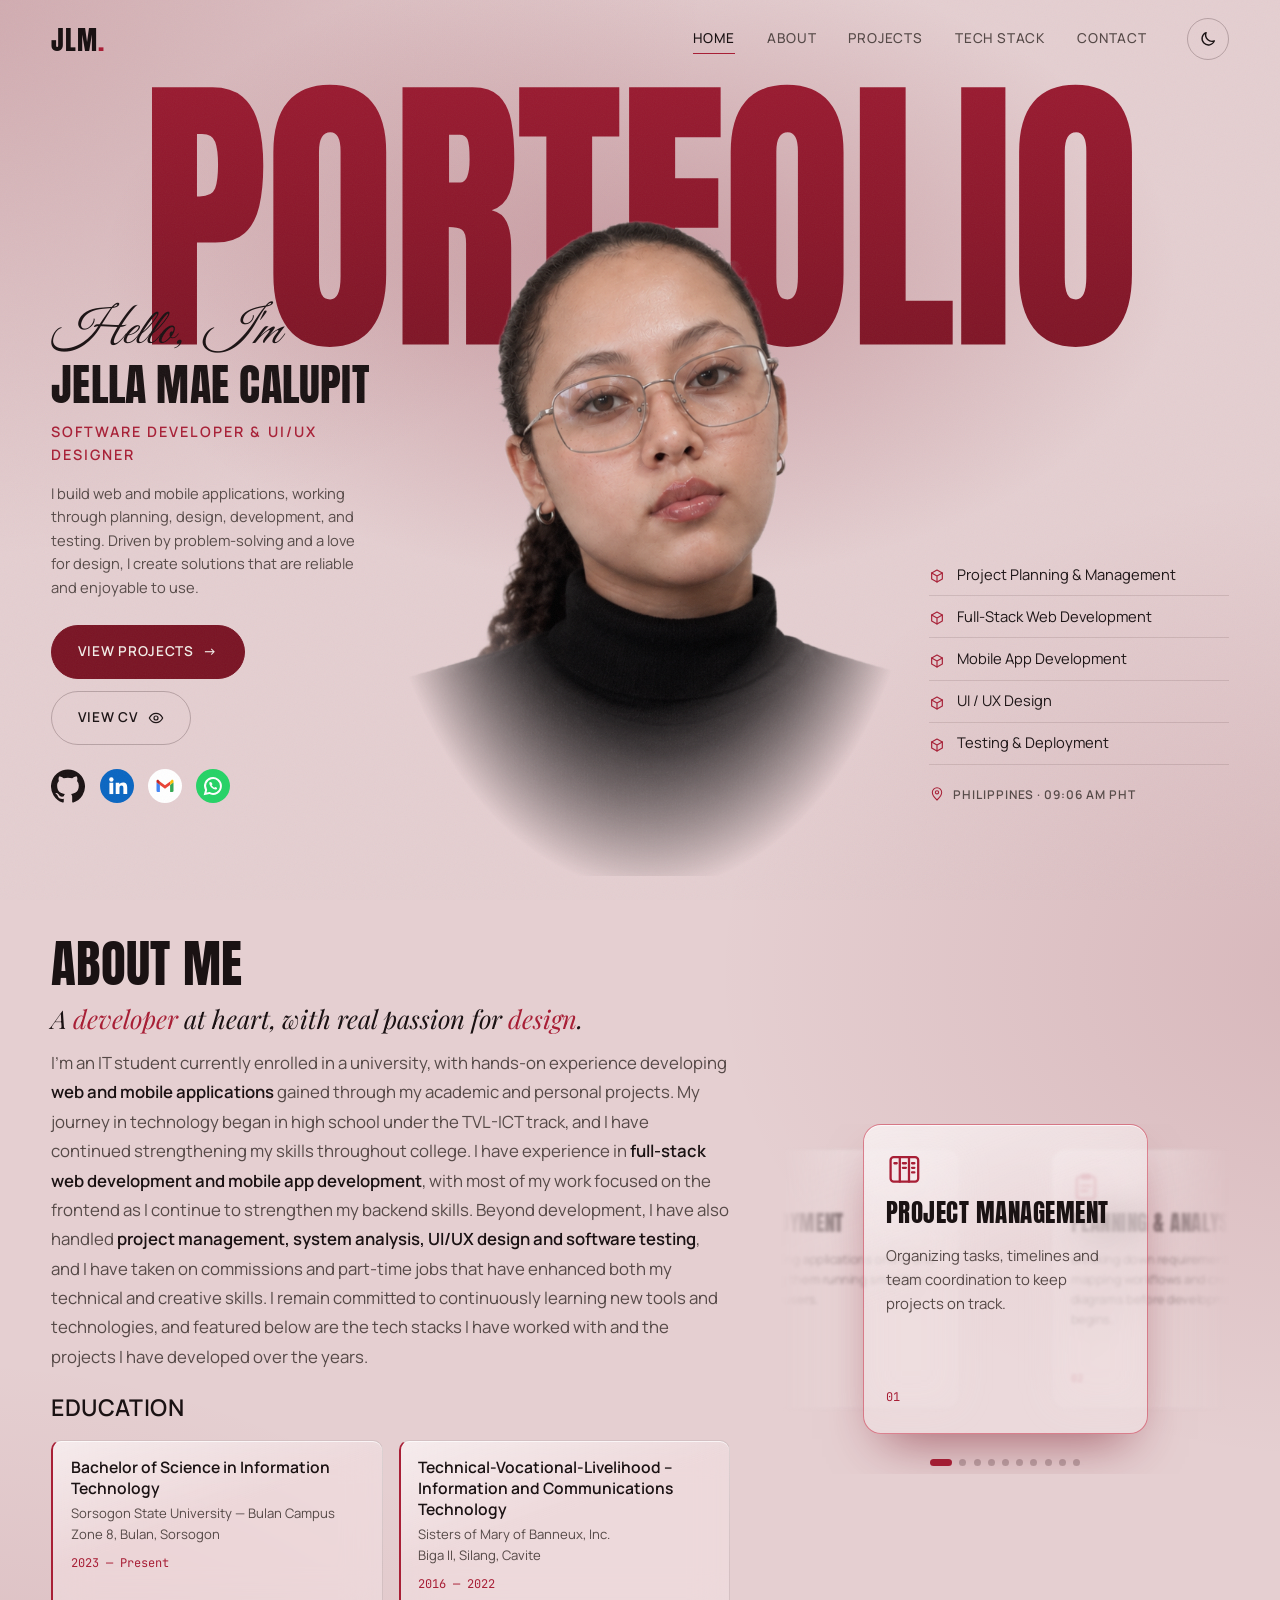
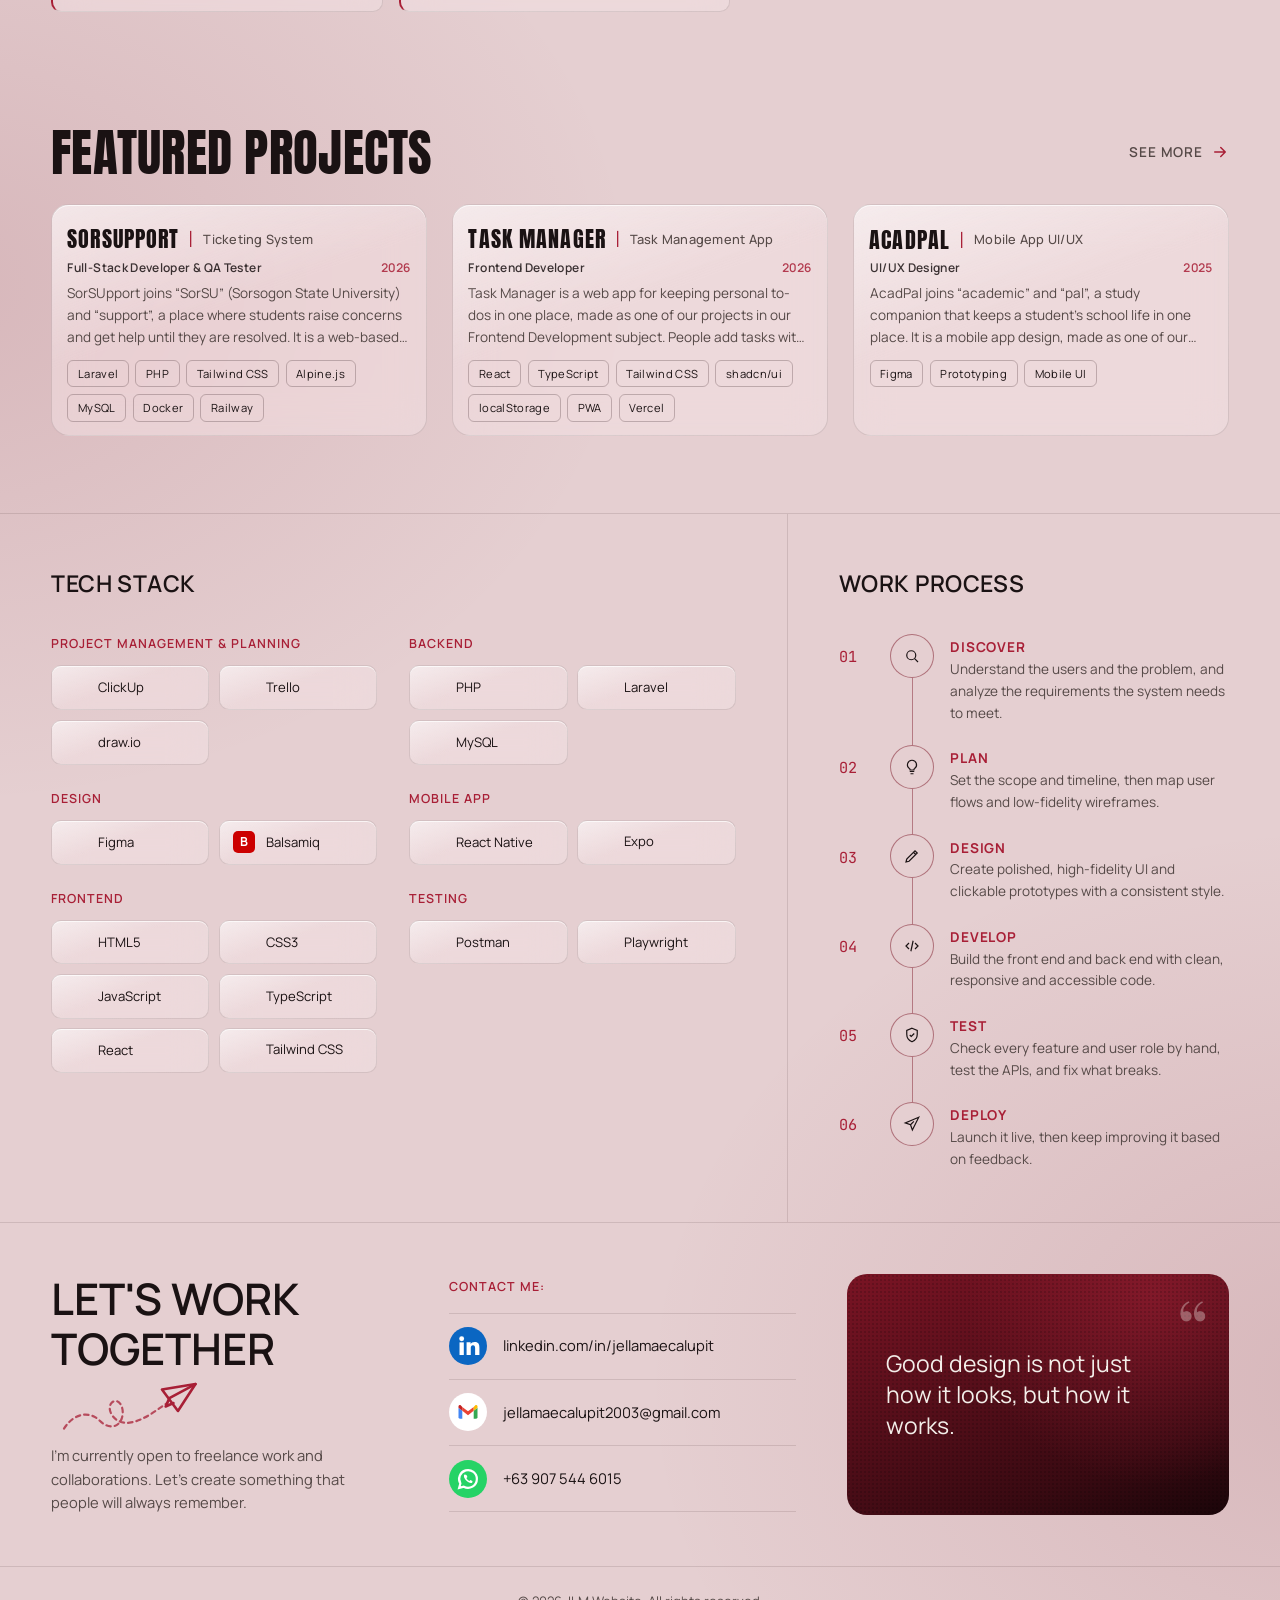
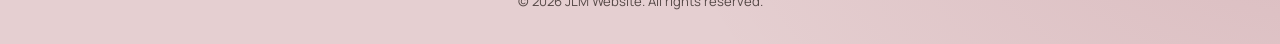
==== index.html @ baa9a2c9 "Move school subjects from labels into project descriptions Co-Authored-By: Claude Opus 5.5 <noreply@" ====
<!DOCTYPE html>
<html lang="en">
<head>
  <meta charset="UTF-8" />
  <meta name="viewport" content="width=device-width, initial-scale=1.0" />
  <title>JLM Dev Portfolio</title>
  <meta name="description" content="Portfolio of Jella Mae Calupit, a software developer and UI/UX designer working across project planning, web and mobile development, UI/UX design and software testing." />
  <link rel="preconnect" href="https://fonts.googleapis.com" />
  <link rel="preconnect" href="https://fonts.gstatic.com" crossorigin />
  <link href="https://fonts.googleapis.com/css2?family=Anton&family=Great+Vibes&family=JetBrains+Mono:wght@400;500&family=Manrope:wght@300;400;500;600;700&family=Pinyon+Script&family=Playfair+Display:ital,wght@1,400;1,500&display=swap" rel="stylesheet" />
  <!-- theme before first paint: saved choice, else the device setting; avoids a dark flash in light mode -->
  <script>
    try { var t = localStorage.getItem("theme"); } catch (e) {}
    document.documentElement.dataset.theme = t || (matchMedia("(prefers-color-scheme: light)").matches ? "light" : "dark");
  </script>
  <link rel="stylesheet" href="css/style.css" />
</head>
<body>

  <div class="curtain" aria-hidden="true"></div>

  <div class="scroll-progress" aria-hidden="true"></div>
  <div class="grain" aria-hidden="true"></div>

  <!-- Navigation -->
  <header class="nav" id="nav">
    <a href="#home" class="nav__logo">JLM<span>.</span></a>

    <nav class="nav__links" id="navLinks" aria-label="Main">
      <a href="#home" class="nav__link">Home</a>
      <a href="#about" class="nav__link">About</a>
      <a href="#projects" class="nav__link">Projects</a>
      <a href="#tech-stack" class="nav__link">Tech Stack</a>
      <a href="#contact" class="nav__link">Contact</a>
    </nav>

    <!-- light / dark switch: sun shows in dark mode, moon in light mode -->
    <button class="nav__theme" id="themeToggle" type="button" aria-label="Switch to light mode">
      <svg class="nav__theme-sun" viewBox="0 0 24 24" width="18" height="18" fill="none" stroke="currentColor" stroke-width="1.8" stroke-linecap="round" aria-hidden="true"><circle cx="12" cy="12" r="4"/><path d="M12 2v2M12 20v2M4.9 4.9l1.4 1.4M17.7 17.7l1.4 1.4M2 12h2M20 12h2M4.9 19.1l1.4-1.4M17.7 6.3l1.4-1.4"/></svg>
      <svg class="nav__theme-moon" viewBox="0 0 24 24" width="18" height="18" fill="none" stroke="currentColor" stroke-width="1.8" stroke-linecap="round" stroke-linejoin="round" aria-hidden="true"><path d="M20.5 14.5A8.5 8.5 0 0 1 9.5 3.5a8.5 8.5 0 1 0 11 11Z"/></svg>
    </button>

    <button class="nav__burger" id="burger" aria-label="Open menu" aria-expanded="false">
      <span></span><span></span>
    </button>
  </header>

  <main>

    <!-- ============ HERO ============ -->
    <section class="hero" id="home">
      <h2 class="hero__bigword" aria-hidden="true">PORTFOLIO</h2>

      <div class="hero__photo">
        <img src="assets/profile.png" data-light="assets/light mode profile.png" alt="Portrait of Jella Mae Calupit" />
      </div>

      <div class="hero__left">
        <p class="hero__hello">Hello, I'm</p>
        <h1 class="hero__name">Jella Mae Calupit</h1>
        <p class="hero__role">Software Developer &amp; UI/UX Designer</p>
        <p class="hero__desc">
          I build web and mobile applications, working through planning, design, development, and testing. 
          Driven by problem-solving and a love for design, I create solutions that are reliable and enjoyable to use.
        </p>
        <div class="hero__ctas">
          <a href="#projects" class="btn btn--primary">View projects <span class="btn__arrow">→</span></a>
          <!-- desktop: opens the PDF in a new tab. Phones/tablets: js/main.js switches it to the Google Drive copy (data-drive) so it opens in the Drive app when installed -->
          <a href="CV_Jella_Mae_Calupit.pdf" class="btn btn--ghost" target="_blank" rel="noopener" id="cvLink" data-drive="https://drive.google.com/file/d/1GnR-Y8Mdy-PLqAL0Een4szkfwVlpEoRR/view?usp=drive_link">
            View CV
            <svg viewBox="0 0 24 24" width="16" height="16" fill="none" stroke="currentColor" stroke-width="1.8" stroke-linecap="round" stroke-linejoin="round"><path d="M2 12s3.6-7 10-7 10 7 10 7-3.6 7-10 7S2 12 2 12Z"/><circle cx="12" cy="12" r="3"/></svg>
          </a>
        </div>
        <ul class="socials" aria-label="Social links">
          <li>
            <a href="https://github.com/jellaclpt" target="_blank" rel="noopener" aria-label="GitHub">
              <svg class="social__brand" viewBox="0 0 24 24" width="34" height="34"><path fill="currentColor" d="M12 .3a12 12 0 0 0-3.8 23.38c.6.12.83-.26.83-.57l-.02-2.04c-3.34.72-4.04-1.61-4.04-1.61-.55-1.39-1.34-1.76-1.34-1.76-1.08-.74.09-.73.09-.73 1.2.09 1.84 1.24 1.84 1.24 1.07 1.83 2.8 1.3 3.49 1 .1-.78.42-1.3.76-1.6-2.67-.31-5.47-1.34-5.47-5.93 0-1.31.47-2.38 1.24-3.22-.14-.3-.54-1.52.1-3.18 0 0 1-.32 3.3 1.23a11.5 11.5 0 0 1 6 0c2.28-1.55 3.29-1.23 3.29-1.23.64 1.66.24 2.88.12 3.18a4.65 4.65 0 0 1 1.23 3.22c0 4.61-2.8 5.62-5.48 5.92.43.37.81 1.1.81 2.22l-.01 3.29c0 .32.22.7.83.58A12 12 0 0 0 12 .3"/></svg>
            </a>
          </li>
          <li>
            <a href="https://www.linkedin.com/in/jellamaecalupit" target="_blank" rel="noopener" aria-label="LinkedIn">
              <svg class="social__brand" viewBox="0 0 24 24" width="34" height="34"><circle cx="12" cy="12" r="12" fill="#0A66C2"/><circle cx="8" cy="7.4" r="1.55" fill="#fff"/><rect x="6.65" y="9.7" width="2.7" height="8" fill="#fff"/><path fill="#fff" d="M11.1 9.7h2.55v1.1c.4-.7 1.3-1.3 2.65-1.3 2.35 0 2.9 1.5 2.9 3.5v4.7h-2.7v-4.15c0-1-.2-1.95-1.35-1.95s-1.4.85-1.4 1.95v4.15H11.1Z"/></svg>
            </a>
          </li>
          <li>
            <a href="mailto:jellamaecalupit2003@gmail.com" aria-label="Gmail">
              <svg class="social__brand" viewBox="0 0 24 24" width="34" height="34"><circle cx="12" cy="12" r="12" fill="#fff"/><g transform="translate(4.8 4.8) scale(.6)"><path fill="#4285F4" d="M2 7.6v9.9A1.5 1.5 0 0 0 3.5 19H6v-8.2Z"/><path fill="#34A853" d="M18 19h2.5a1.5 1.5 0 0 0 1.5-1.5V7.6l-4 3.2Z"/><path fill="#EA4335" d="M6 10.8 12 15.3l6-4.5V6.7l-6 4.5-6-4.5Z"/><path fill="#FBBC04" d="M18 6.7v4.1l4-3.2V6.3c0-1.3-1.5-2-2.5-1.2Z"/><path fill="#C5221F" d="M2 6.3v1.3l4 3.2V6.7L4.5 5.1C3.5 4.3 2 5 2 6.3Z"/></g></svg>
            </a>
          </li>
          <li>
            <a href="https://wa.me/639075446015" target="_blank" rel="noopener" aria-label="WhatsApp">
              <svg class="social__brand" viewBox="0 0 24 24" width="34" height="34"><circle cx="12" cy="12" r="12" fill="#25D366"/><g transform="translate(3.6 3.6) scale(.7)"><path fill="none" stroke="#fff" stroke-width="2" d="M20 12a8 8 0 0 1-11.8 7L4 20l1.1-4A8 8 0 1 1 20 12Z"/><path fill="#fff" d="M9.2 8c-.4 0-.9.5-.9 1.3 0 2.7 3.6 6.3 6.4 6.3.8 0 1.3-.5 1.3-.9v-.9l-1.9-.9-.8.9c-1.1-.4-2.3-1.6-2.7-2.7l.9-.8-.9-1.9Z"/></g></svg>
            </a>
          </li>
        </ul>
      </div>

      <div class="hero__right">
        <ul class="hero__list">
          <li><span><svg viewBox="0 0 24 24" width="16" height="16" fill="none" stroke="currentColor" stroke-width="1.8" stroke-linecap="round" stroke-linejoin="round"><path d="M12 3 20 7.5v9L12 21l-8-4.5v-9Z"/><path d="m4 7.5 8 4.5 8-4.5M12 12v9"/></svg></span> Project Planning &amp; Management</li>
          <li><span><svg viewBox="0 0 24 24" width="16" height="16" fill="none" stroke="currentColor" stroke-width="1.8" stroke-linecap="round" stroke-linejoin="round"><path d="M12 3 20 7.5v9L12 21l-8-4.5v-9Z"/><path d="m4 7.5 8 4.5 8-4.5M12 12v9"/></svg></span> Full-Stack Web Development</li>
          <li><span><svg viewBox="0 0 24 24" width="16" height="16" fill="none" stroke="currentColor" stroke-width="1.8" stroke-linecap="round" stroke-linejoin="round"><path d="M12 3 20 7.5v9L12 21l-8-4.5v-9Z"/><path d="m4 7.5 8 4.5 8-4.5M12 12v9"/></svg></span> Mobile App Development</li>
          <li><span><svg viewBox="0 0 24 24" width="16" height="16" fill="none" stroke="currentColor" stroke-width="1.8" stroke-linecap="round" stroke-linejoin="round"><path d="M12 3 20 7.5v9L12 21l-8-4.5v-9Z"/><path d="m4 7.5 8 4.5 8-4.5M12 12v9"/></svg></span> UI / UX Design</li>
          <li><span><svg viewBox="0 0 24 24" width="16" height="16" fill="none" stroke="currentColor" stroke-width="1.8" stroke-linecap="round" stroke-linejoin="round"><path d="M12 3 20 7.5v9L12 21l-8-4.5v-9Z"/><path d="m4 7.5 8 4.5 8-4.5M12 12v9"/></svg></span> Testing &amp; Deployment</li>
        </ul>
        <div class="hero__loc">
          <svg viewBox="0 0 24 24" width="16" height="16" fill="none" stroke="currentColor" stroke-width="1.6"><path d="M12 21s-7-6.2-7-11.5a7 7 0 1 1 14 0C19 14.8 12 21 12 21Z"/><circle cx="12" cy="9.5" r="2.5"/></svg>
          <span>Philippines · <span id="localTime">--:--</span></span>
        </div>
      </div>

    </section>


    <!-- ============ ABOUT ============ -->
    <section class="section about" id="about">
      <div class="about__grid">
        <div class="about__text" data-reveal>
          <div class="section__head">
            <h2 class="section__title">About Me</h2>
          </div>
          <p class="about__lead">
            A <em>developer</em> at heart, with real passion for&nbsp;<em>design</em>.
          </p>
          <p>
            I'm an IT student currently enrolled in a university, with hands-on
            experience developing <strong>web and mobile applications</strong> gained
            through my academic and personal projects. My journey in technology began
            in high school under the TVL-ICT track, and I have continued strengthening
            my skills throughout college. I have experience in <strong>full-stack web
            development and mobile app development</strong>, with most of my work focused
            on the frontend as I continue to strengthen my backend skills. Beyond
            development, I have also handled <strong>project management, system analysis,
            UI/UX design and software testing</strong>, and I have taken on commissions
            and part-time jobs that have enhanced both my technical and creative skills. I remain
            committed to continuously learning new tools and technologies, and
            featured below are the tech stacks I have worked with and the projects I
            have developed over the years.
          </p>

          <h3 class="info__title about__edu-title">Education</h3>
          <!-- most recent first -->
          <ul class="edu edu--cols">
            <li>
              <h4>Bachelor of Science in Information Technology</h4>
              <p>Sorsogon State University — Bulan Campus</p>
              <p>Zone 8, Bulan, Sorsogon</p>
              <span>2023 — Present</span>
            </li>
            <li>
              <h4>Technical-Vocational-Livelihood – Information and Communications Technology</h4>
              <p>Sisters of Mary of Banneux, Inc.</p>
              <p>Biga II, Silang, Cavite</p>
              <span>2016 — 2022</span>
            </li>
          </ul>
        </div>

        <!-- coverflow slider: cards come from the SERVICES list in js/main.js -->
        <div class="slider" id="slider" data-reveal aria-roledescription="carousel" aria-label="What I do">
          <div class="slider__track" id="sliderTrack"></div>
          <div class="slider__dots" id="sliderDots"></div>
        </div>
      </div>
    </section>

    <!-- ============ WORK ============ -->
    <section class="section work" id="projects">
      <div class="work__bar" data-reveal>
        <h2 class="section__title">Featured Projects</h2>
        <a href="projects.html" class="see-more">See more <svg class="see-more__arrow" viewBox="0 0 24 24" width="18" height="18" fill="none" stroke="currentColor" stroke-width="2" stroke-linecap="round" stroke-linejoin="round" aria-hidden="true"><path d="M5 12h14M13 6l6 6-6 6"/></svg></a>
      </div>

      <!-- data-featured: how many featured projects show here; projects.html shows them all -->
      <div class="projects" id="projectGrid" data-featured="3"></div>
    </section>

    <!-- ============ TECH STACK · WORK PROCESS ============ -->
    <section class="info" id="tech-stack">
      <div class="info__col info__col--tech" data-reveal>
        <h2 class="info__title">Tech Stack</h2>
        <!-- filled from the TECH list in js/main.js, grouped by category -->
        <div class="stack" id="techList"></div>
      </div>

      <div class="info__col" id="process" data-reveal>
        <h2 class="info__title">Work Process</h2>
        <ol class="steps">
          <li class="step">
            <span class="step__num">01</span>
            <span class="step__icon"><svg viewBox="0 0 24 24" width="18" height="18" fill="none" stroke="currentColor" stroke-width="1.6"><circle cx="11" cy="11" r="6"/><path d="m20 20-4.5-4.5"/></svg></span>
            <div><h4>Discover</h4><p>Understand the users and the problem, and analyze the requirements the system needs to meet.</p></div>
          </li>
          <li class="step">
            <span class="step__num">02</span>
            <span class="step__icon"><svg viewBox="0 0 24 24" width="18" height="18" fill="none" stroke="currentColor" stroke-width="1.6"><path d="M9 18h6M10 21h4M12 3a6 6 0 0 0-3.5 10.9c.6.4 1 1.1 1 1.8V16h5v-.3c0-.7.4-1.4 1-1.8A6 6 0 0 0 12 3Z"/></svg></span>
            <div><h4>Plan</h4><p>Set the scope and timeline, then map user flows and low-fidelity wireframes.</p></div>
          </li>
          <li class="step">
            <span class="step__num">03</span>
            <span class="step__icon"><svg viewBox="0 0 24 24" width="18" height="18" fill="none" stroke="currentColor" stroke-width="1.6"><path d="M4 20l1-4L16 5l3 3L8 19l-4 1ZM14 7l3 3"/></svg></span>
            <div><h4>Design</h4><p>Create polished, high-fidelity UI and clickable prototypes with a consistent style.</p></div>
          </li>
          <li class="step">
            <span class="step__num">04</span>
            <span class="step__icon"><svg viewBox="0 0 24 24" width="18" height="18" fill="none" stroke="currentColor" stroke-width="1.6"><path d="m8 8-4 4 4 4M16 8l4 4-4 4M13.5 5l-3 14"/></svg></span>
            <div><h4>Develop</h4><p>Build the front end and back end with clean, responsive and accessible code.</p></div>
          </li>
          <li class="step">
            <span class="step__num">05</span>
            <span class="step__icon"><svg viewBox="0 0 24 24" width="18" height="18" fill="none" stroke="currentColor" stroke-width="1.6"><path d="M9 12l2 2 4-4"/><path d="M12 3l7 3v5c0 4.5-3 8.3-7 10-4-1.7-7-5.5-7-10V6l7-3Z"/></svg></span>
            <div><h4>Test</h4><p>Check every feature and user role by hand, test the APIs, and fix what breaks.</p></div>
          </li>
          <li class="step">
            <span class="step__num">06</span>
            <span class="step__icon"><svg viewBox="0 0 24 24" width="18" height="18" fill="none" stroke="currentColor" stroke-width="1.6"><path d="M21 3 3 10.5l7 2.5 2.5 7L21 3ZM10 13l4.5-4.5"/></svg></span>
            <div><h4>Deploy</h4><p>Launch it live, then keep improving it based on feedback.</p></div>
          </li>
        </ol>
      </div>
    </section>

    <!-- ============ CONTACT ============ -->
    <section class="contact" id="contact">
      <div class="contact__intro" data-reveal>
        <h2 class="contact__title">Let's work<br />together <span class="contact__plane" aria-hidden="true"><svg viewBox="0 0 140 70" fill="none" stroke="currentColor" stroke-linecap="round" stroke-linejoin="round">
          <!-- The plane flies along #planePath and the dashed trail is revealed right behind it.
               All three animations share dur="8s" so they stay in sync. -->
          <defs>
            <path id="planePath" d="M4 62C14 46 30 44 40 54C48 62 58 62 62 52C66 40 58 30 52 36C46 42 54 58 70 56C84 54 96 44 108 36"/>
            <mask id="planeTrail" maskUnits="userSpaceOnUse">
              <path pathLength="1" stroke="#fff" stroke-width="6" stroke-dasharray="1" stroke-dashoffset="1" d="M4 62C14 46 30 44 40 54C48 62 58 62 62 52C66 40 58 30 52 36C46 42 54 58 70 56C84 54 96 44 108 36">
                <animate attributeName="stroke-dashoffset" dur="8s" repeatCount="indefinite" values="1;0;0" keyTimes="0;.34;1" calcMode="spline" keySplines=".45 0 .25 1;0 0 1 1"/>
              </path>
            </mask>
          </defs>
          <path class="plane__trail" mask="url(#planeTrail)" stroke-width="2.2" stroke-dasharray="4.5 4" d="M4 62C14 46 30 44 40 54C48 62 58 62 62 52C66 40 58 30 52 36C46 42 54 58 70 56C84 54 96 44 108 36">
            <animate attributeName="opacity" dur="8s" repeatCount="indefinite" values=".75;.75;0;0" keyTimes="0;.8;.95;1"/>
          </path>
          <g class="plane__body" stroke-width="2.6">
            <!-- plane drawn with its tail at 0,0 pointing along +x so it turns with the path -->
            <g transform="rotate(45) translate(-112 -34)">
              <path d="M104 22 136 10 124 40Z"/>
              <path d="M136 10 113 29 111 38 118 33"/>
            </g>
            <animateMotion dur="8s" repeatCount="indefinite" rotate="auto" keyPoints="0;1;1" keyTimes="0;.34;1" calcMode="spline" keySplines=".45 0 .25 1;0 0 1 1">
              <mpath href="#planePath"/>
            </animateMotion>
            <animate attributeName="opacity" dur="8s" repeatCount="indefinite" values="0;1;1;0;0" keyTimes="0;.05;.8;.95;1"/>
          </g>
        </svg></span></h2>
        <p>I'm currently open to freelance work and collaborations. Let's create something that people&nbsp;will always remember.</p>
      </div>

      <div class="contact__reach" data-reveal>
        <h3 class="contact__label">Contact me:</h3>
        <ul class="contact__list">
          <li>
            <svg class="contact__brand" viewBox="0 0 24 24" width="38" height="38"><circle cx="12" cy="12" r="12" fill="#0A66C2"/><circle cx="8" cy="7.4" r="1.55" fill="#fff"/><rect x="6.65" y="9.7" width="2.7" height="8" fill="#fff"/><path fill="#fff" d="M11.1 9.7h2.55v1.1c.4-.7 1.3-1.3 2.65-1.3 2.35 0 2.9 1.5 2.9 3.5v4.7h-2.7v-4.15c0-1-.2-1.95-1.35-1.95s-1.4.85-1.4 1.95v4.15H11.1Z"/></svg>
            <a href="https://www.linkedin.com/in/jellamaecalupit" target="_blank" rel="noopener">linkedin.com/in/jellamaecalupit</a>
          </li>
          <li>
            <svg class="contact__brand" viewBox="0 0 24 24" width="38" height="38"><circle cx="12" cy="12" r="12" fill="#fff"/><g transform="translate(4.8 4.8) scale(.6)"><path fill="#4285F4" d="M2 7.6v9.9A1.5 1.5 0 0 0 3.5 19H6v-8.2Z"/><path fill="#34A853" d="M18 19h2.5a1.5 1.5 0 0 0 1.5-1.5V7.6l-4 3.2Z"/><path fill="#EA4335" d="M6 10.8 12 15.3l6-4.5V6.7l-6 4.5-6-4.5Z"/><path fill="#FBBC04" d="M18 6.7v4.1l4-3.2V6.3c0-1.3-1.5-2-2.5-1.2Z"/><path fill="#C5221F" d="M2 6.3v1.3l4 3.2V6.7L4.5 5.1C3.5 4.3 2 5 2 6.3Z"/></g></svg>
            <a href="mailto:jellamaecalupit2003@gmail.com">jellamaecalupit2003@gmail.com</a>
          </li>
          <li>
            <svg class="contact__brand" viewBox="0 0 24 24" width="38" height="38"><circle cx="12" cy="12" r="12" fill="#25D366"/><g transform="translate(3.6 3.6) scale(.7)"><path fill="none" stroke="#fff" stroke-width="2" d="M20 12a8 8 0 0 1-11.8 7L4 20l1.1-4A8 8 0 1 1 20 12Z"/><path fill="#fff" d="M9.2 8c-.4 0-.9.5-.9 1.3 0 2.7 3.6 6.3 6.4 6.3.8 0 1.3-.5 1.3-.9v-.9l-1.9-.9-.8.9c-1.1-.4-2.3-1.6-2.7-2.7l.9-.8-.9-1.9Z"/></g></svg>
            <a href="https://wa.me/639075446015" target="_blank" rel="noopener">+63 907 544 6015</a>
          </li>
        </ul>
      </div>

      <aside class="quote" data-reveal>
        <span class="quote__mark" aria-hidden="true">“</span>
        <p class="quote__text">Good design is not just how it looks, but how it works.</p>
      </aside>
    </section>
  </main>

  <footer class="footer">
    <div class="footer__row">
      <span>© <span id="year"></span> JLM Website. All rights reserved.</span>
    </div>
  </footer>

  <button class="to-top" id="toTop" aria-label="Back to top">
    <svg viewBox="0 0 24 24" width="20" height="20" fill="none" stroke="currentColor" stroke-width="2" stroke-linecap="round" stroke-linejoin="round"><path d="M12 19V5M5 12l7-7 7 7"/></svg>
  </button>

  <!-- Project modal: fixed size; left = image, role, year, stack, buttons; right = title and scrollable description -->
  <div class="modal" id="modal" aria-hidden="true">
    <div class="modal__backdrop" data-close></div>
    <div class="modal__panel" role="dialog" aria-modal="true" aria-labelledby="modalTitle">
      <button class="modal__close" data-close aria-label="Close">✕</button>
      <div class="modal__side">
        <p class="modal__shot" id="modalShot"></p>
        <div class="modal__media" id="modalMedia"></div>
        <!-- role on the left, year on the right, stack below (no labels needed) -->
        <div class="modal__meta">
          <p id="modalRole"></p>
          <p class="modal__year" id="modalYear"></p>
        </div>
        <div class="modal__stack">
          <div class="chips" id="modalTags"></div>
        </div>
        <div class="modal__actions">
          <a href="#" class="btn btn--primary" target="_blank" rel="noopener" id="modalLive"><span class="btn__logo"></span>Live demo <span class="btn__arrow">↗</span></a>
          <a href="#" class="btn btn--ghost" target="_blank" rel="noopener" id="modalCode"><svg class="btn__icon" viewBox="0 0 24 24" width="15" height="15" fill="currentColor" aria-hidden="true"><path d="M12 .3a12 12 0 0 0-3.8 23.38c.6.12.83-.26.83-.57l-.02-2.04c-3.34.72-4.04-1.61-4.04-1.61-.55-1.39-1.34-1.76-1.34-1.76-1.08-.74.09-.73.09-.73 1.2.09 1.84 1.24 1.84 1.24 1.07 1.83 2.8 1.3 3.49 1 .1-.78.42-1.3.76-1.6-2.67-.31-5.47-1.34-5.47-5.93 0-1.31.47-2.38 1.24-3.22-.14-.3-.54-1.52.1-3.18 0 0 1-.32 3.3 1.23a11.5 11.5 0 0 1 6 0c2.28-1.55 3.29-1.23 3.29-1.23.64 1.66.24 2.88.12 3.18a4.65 4.65 0 0 1 1.23 3.22c0 4.61-2.8 5.62-5.48 5.92.43.37.81 1.1.81 2.22l-.01 3.29c0 .32.22.7.83.58A12 12 0 0 0 12 .3"/></svg>Source code</a>
        </div>
      </div>
      <div class="modal__content">
        <span class="modal__cat" id="modalCat"></span>
        <h3 class="modal__title" id="modalTitle"></h3>
        <div class="modal__body">
          <div class="modal__desc" id="modalDesc"></div>
        </div>
        <div class="modal__pager" id="modalPager" aria-label="Description pages"></div>
      </div>
    </div>
  </div>

  <script src="js/main.js"></script>
</body>
</html>
---- css/style.css ----
/* =========================================================
   JLM — Jella Mae Calupit · Portfolio
   Palette: black · white · maroon
   ========================================================= */

:root {
  --bg: #0b0a0a;
  --bg-2: #110e0e;
  --surface: #171313;
  --surface-2: #1e1818;
  --line: rgba(243, 238, 233, 0.09);
  --line-strong: rgba(243, 238, 233, 0.18);
  --text: #f3eee9;
  --muted: #a39b96;
  --dim: #6f6764;
  --maroon-deep: #3a0a12;
  --maroon: #7a1424;
  --maroon-2: #9e1b32;
  --maroon-bright: #c62a43;
  --on-maroon: #f3eee9; /* text on maroon fills, the same in both themes */
  --wash: rgba(98, 15, 30, .62); /* maroon washes behind the page */
  --wash-2: rgba(98, 15, 30, .46);
  --nav-bg: rgba(11, 10, 10, .78);
  --shadow: rgba(0, 0, 0, .5);
  /* frosted cards: about half see-through */
  --glass: rgba(26, 20, 21, .55);
  --glass-hi: rgba(255, 255, 255, .06);
  --glass-edge: rgba(255, 255, 255, .11);

  --f-display: "Anton", "Impact", sans-serif;
  --f-body: "Manrope", system-ui, sans-serif;
  --f-script: "Pinyon Script", cursive;
  --f-hello: "Great Vibes", cursive;
  --f-serif: "Playfair Display", Georgia, serif;
  --f-mono: "JetBrains Mono", ui-monospace, monospace;

  --gutter: clamp(1rem, 4vw, 3.5rem);
  --space: clamp(3.5rem, 6vw, 5rem); /* vertical padding shared by every section */
  --radius: 14px;
  --ease: cubic-bezier(0.22, 1, 0.36, 1);
}

/* light theme: light dusty-maroon page, pale rose cards, near-black text, maroon washes; maroons unchanged (bright one a touch deeper for contrast) */
:root[data-theme="light"] {
  --bg: #e5cfd1;
  --bg-2: #dcc3c6;
  --surface: #f2e4e5;
  --surface-2: #e8d5d7;
  --line: rgba(40, 18, 22, 0.12);
  --line-strong: rgba(40, 18, 22, 0.24);
  --text: #1a1213;
  --muted: #554947;
  --dim: #85797a;
  --maroon-bright: #a81f36;
  --wash: rgba(122, 20, 36, .2);
  --wash-2: rgba(122, 20, 36, .13);
  --nav-bg: rgba(229, 207, 209, .85);
  --shadow: rgba(60, 20, 28, .22);
  --glass: rgba(242, 228, 229, .5);
  --glass-hi: rgba(255, 255, 255, .5);
  --glass-edge: rgba(255, 255, 255, .7);
  color-scheme: light;
}
/* glass cards: translucent fill, soft blur of what is behind, faint light along the top edge */
.slide, .project__card, .tech__item, .edu--cols li {
  background: linear-gradient(160deg, var(--glass-hi), transparent 45%), var(--glass);
  -webkit-backdrop-filter: blur(18px) saturate(1.25); backdrop-filter: blur(18px) saturate(1.25);
  box-shadow: inset 0 1px 0 var(--glass-edge);
}

/* theme switch: the new page sweeps in over the old one behind a soft fade band (moved by theme() in js/main.js) */
::view-transition-old(root), ::view-transition-new(root) { animation: none; mix-blend-mode: normal; }
::view-transition-new(root) {
  /* mask = the full screen plus a soft band a quarter of the screen wide; outside the mask the new page is hidden.
     It starts with the band right at the screen edge, so the sweep shows from the first frame. */
  -webkit-mask-size: 125% 100%; mask-size: 125% 100%;
  -webkit-mask-repeat: no-repeat; mask-repeat: no-repeat;
}
:root[data-swipe="ltr"]::view-transition-new(root) {
  -webkit-mask-image: linear-gradient(90deg, #000 80%, transparent); mask-image: linear-gradient(90deg, #000 80%, transparent);
  -webkit-mask-position: 500% 0; mask-position: 500% 0;
}
:root[data-swipe="rtl"]::view-transition-new(root) {
  -webkit-mask-image: linear-gradient(90deg, transparent, #000 20%); mask-image: linear-gradient(90deg, transparent, #000 20%);
  -webkit-mask-position: -400% 0; mask-position: -400% 0;
}

*,
*::before,
*::after { box-sizing: border-box; margin: 0; padding: 0; }

html { scroll-behavior: smooth; -webkit-text-size-adjust: 100%; }

/* mostly black, with large soft maroon washes scattered down the page; they scroll with the content */
body {
  background:
    radial-gradient(1100px 800px at -5% 0%, var(--wash), transparent 70%),
    radial-gradient(900px 700px at 105% 30%, var(--wash-2), transparent 70%),
    radial-gradient(1000px 750px at -5% 58%, var(--wash-2), transparent 70%),
    radial-gradient(1000px 800px at 105% 92%, var(--wash-2), transparent 70%),
    var(--bg);
  color: var(--text);
  font-family: var(--f-body);
  font-size: 16px;
  line-height: 1.6;
  overflow-x: hidden;
  -webkit-font-smoothing: antialiased;
}

img { display: block; max-width: 100%; }
a { color: inherit; text-decoration: none; }
button { font: inherit; color: inherit; background: none; border: 0; cursor: pointer; }
ul, ol { list-style: none; }
::selection { background: var(--maroon); color: var(--on-maroon); }

/* ---------- Curtain: black panel that slides up on load ---------- */
.curtain { position: fixed; inset: 0; z-index: 1000; background: var(--bg); pointer-events: none; transition: transform .9s cubic-bezier(.76, 0, .24, 1) .1s; }
body.is-loaded .curtain { transform: translateY(-100%); }

/* ---------- Progress & grain ---------- */
.scroll-progress {
  position: fixed; top: 0; left: 0; height: 2px; width: 100%; z-index: 120;
  background: linear-gradient(90deg, var(--maroon), var(--maroon-bright));
  transform-origin: 0 50%; transform: scaleX(0);
}
.grain {
  position: fixed; inset: 0; z-index: 90; pointer-events: none; opacity: .05;
  background-image: url("data:image/svg+xml,%3Csvg xmlns='http://www.w3.org/2000/svg' width='160' height='160'%3E%3Cfilter id='n'%3E%3CfeTurbulence type='fractalNoise' baseFrequency='.9' numOctaves='3' stitchTiles='stitch'/%3E%3C/filter%3E%3Crect width='100%25' height='100%25' filter='url(%23n)'/%3E%3C/svg%3E");
}

/* ---------- Navigation ---------- */
.nav {
  position: fixed; top: 0; left: 0; right: 0; z-index: 110;
  display: flex; align-items: center; justify-content: space-between; gap: 1rem;
  padding: 1.1rem var(--gutter);
  transition: transform .5s var(--ease), background .4s, padding .4s;
}
.nav.is-scrolled { background: var(--nav-bg); backdrop-filter: blur(14px); -webkit-backdrop-filter: blur(14px); border-bottom: 1px solid var(--line); padding-block: .75rem; }
.nav.is-hidden { transform: translateY(-110%); }
.nav__logo { font-family: var(--f-display); font-size: 1.7rem; letter-spacing: .04em; }
.nav__logo span { color: var(--maroon-bright); }
.nav__links { display: flex; gap: 2rem; margin-left: auto; }
/* light / dark switch: round like the menu button; shows the sun in dark mode and the moon in light mode */
.nav__theme { flex: none; display: grid; place-items: center; width: 42px; height: 42px; margin-left: 1.5rem; border: 1px solid var(--line-strong); border-radius: 50%; color: var(--text); transition: background .3s, border-color .3s, color .3s; }
.nav__theme:hover { background: var(--maroon); border-color: var(--maroon); color: var(--on-maroon); }
.nav__theme-moon { display: none; }
:root[data-theme="light"] .nav__theme-sun { display: none; }
:root[data-theme="light"] .nav__theme-moon { display: block; }
.nav__link { position: relative; font-size: .85rem; font-weight: 500; letter-spacing: .06em; text-transform: uppercase; color: var(--muted); transition: color .3s; }
.nav__link::after { content: ""; position: absolute; left: 0; bottom: -4px; height: 1px; width: 100%; background: var(--maroon-bright); opacity: 0; transition: opacity .3s; }
.nav__link:hover, .nav__link.is-active { color: var(--text); }
.nav__link.is-active::after { opacity: 1; }

.nav__burger { display: none; width: 42px; height: 42px; border: 1px solid var(--line-strong); border-radius: 50%; position: relative; }
.nav__burger span { position: absolute; left: 12px; right: 12px; height: 1.5px; background: var(--text); transition: transform .4s var(--ease), top .4s var(--ease); }
.nav__burger span:first-child { top: 16px; }
.nav__burger span:last-child { top: 24px; }
.nav__burger[aria-expanded="true"] span:first-child { top: 20px; transform: rotate(45deg); }
.nav__burger[aria-expanded="true"] span:last-child { top: 20px; transform: rotate(-45deg); }

/* ---------- Buttons ---------- */
.btn {
  display: inline-flex; align-items: center; justify-content: center; gap: .6rem;
  padding: .95rem 1.6rem; border-radius: 999px;
  font-size: .85rem; font-weight: 600; letter-spacing: .05em; text-transform: uppercase;
  transition: background .3s, color .3s, border-color .3s;
}
.btn--primary { background: var(--maroon); color: var(--on-maroon); border: 1px solid var(--maroon); }
.btn--primary:hover { background: var(--text); border-color: var(--text); color: var(--bg); }
.btn--ghost { border: 1px solid var(--line-strong); }
.btn--ghost:hover { background: var(--maroon); border-color: var(--maroon); color: var(--on-maroon); }

/* ---------- Hero ---------- */
.hero {
  position: relative; min-height: 100svh;
  display: grid; grid-template-columns: 1fr minmax(300px, 560px) 1fr;
  padding: 6rem var(--gutter) 0; overflow: hidden;
  background:
    radial-gradient(ellipse 60% 50% at 50% 30%, rgba(122, 20, 36, 0.28), transparent 70%);
  /* glyphs sit ~0.153em below the box top, so this puts the letters just under the header (~5.25rem) */
  --word-top: calc(5.25rem - var(--word-size) * 0.153 * var(--word-stretch));
  --word-size: clamp(5.5rem, 20vw, 22rem);
  --word-stretch: 1.17; /* height of the letters (1 = normal) */
  --word-narrow: 1.04;  /* width of the letters (1 = normal) */
}

.hero__bigword {
  position: absolute; left: 0; right: 0; top: var(--word-top); z-index: 0;
  text-align: center; font-family: var(--f-display); font-weight: 400;
  font-size: var(--word-size); line-height: 1.2; letter-spacing: -.01em;
  transform: scale(var(--word-narrow), var(--word-stretch)); transform-origin: 50% 0;
  white-space: nowrap; user-select: none;
  /* layer 1: dark band that sweeps across (parked off to the right); layer 2: maroon fill */
  background:
    linear-gradient(100deg, transparent 40%, rgba(12, 4, 6, .9) 50%, transparent 60%) no-repeat,
    linear-gradient(180deg, var(--maroon-2) 0%, var(--maroon) 100%);
  background-size: 300% 100%, 100% 100%;
  background-position: 0% 0, 0 0;
  -webkit-background-clip: text; background-clip: text; color: transparent;
}
.hero__bigword.is-sweeping { animation: sweep 1.8s cubic-bezier(.45, 0, .2, 1) both; }
@keyframes sweep {
  from { background-position: 100% 0, 0 0; }
  to { background-position: 0% 0, 0 0; }
}

.hero__photo {
  grid-column: 2; align-self: end; position: relative; z-index: 1;
  height: min(78vh, 760px); width: 100%; margin-bottom: 1.5rem;
  -webkit-mask-image: radial-gradient(ellipse 50% 62% at 50% 40%, #000 58%, transparent 100%);
  mask-image: radial-gradient(ellipse 50% 62% at 50% 40%, #000 58%, transparent 100%);
}
.hero__photo img { width: 100%; height: 100%; object-fit: cover; object-position: 50% 30%; filter: grayscale(1) contrast(1.08); }
:root[data-theme="light"] .hero__photo img { filter: none; } /* light-mode photo shows in colour */

.hero__left, .hero__right { align-self: end; position: relative; z-index: 3; padding-bottom: 1.5rem; }
/* left column starts at the bottom edge of PORTFOLIO so only "Hello, I'm" overlaps it */
.hero__left { grid-column: 1; grid-row: 1; align-self: start; max-width: 420px; margin-top: calc(var(--word-top) + var(--word-size) * 1.02 * var(--word-stretch) - 6rem - 2.2rem); }
.hero__right { grid-column: 3; grid-row: 1; justify-self: end; width: 100%; max-width: 300px; margin-bottom: 4.5rem; }

.hero__hello { font-family: var(--f-hello); font-weight: 400; font-style: italic; font-synthesis: style; font-size: clamp(2.4rem, 3.9vw, 3.7rem); letter-spacing: 0; word-spacing: .2em; color: var(--text); line-height: 1; margin-bottom: .3rem; }
.hero__name { font-family: var(--f-display); font-weight: 400; font-size: clamp(2rem, 3.4vw, 3.4rem); line-height: 1; text-transform: uppercase; letter-spacing: .005em; white-space: nowrap; }
.hero__role { margin: .8rem 0 1rem; font-size: .9rem; font-weight: 600; letter-spacing: .14em; text-transform: uppercase; color: var(--maroon-bright); }
.hero__desc { color: var(--muted); font-size: .92rem; margin-bottom: 1.6rem; }
.hero__ctas { display: flex; flex-wrap: wrap; gap: .75rem; }

.socials { display: flex; align-items: center; gap: .9rem; margin-top: 1.5rem; }
.socials a { display: grid; place-items: center; transition: opacity .3s; }
.socials a:hover { opacity: .75; }

.hero__list li { display: flex; gap: .75rem; padding: .55rem 0; font-size: .92rem; border-bottom: 1px solid var(--line); }
.hero__list li span { flex: none; display: grid; place-items: center; color: var(--maroon-bright); margin-top: .2rem; }
.hero__loc { display: flex; align-items: center; gap: .5rem; margin-top: 1.25rem; font-size: .75rem; font-weight: 600; letter-spacing: .08em; text-transform: uppercase; color: var(--muted); }
.hero__loc svg { flex: none; color: var(--maroon-bright); }

/* hero intro fade (text only, no movement on hover) */
.hero__left > *, .hero__right > * { opacity: 0; transform: translateY(24px); }
body.is-loaded .hero__left > *, body.is-loaded .hero__right > * { opacity: 1; transform: none; transition: opacity 1s var(--ease), transform 1s var(--ease); }
body.is-loaded .hero__left > :nth-child(2) { transition-delay: .1s; }
body.is-loaded .hero__left > :nth-child(3) { transition-delay: .2s; }
body.is-loaded .hero__left > :nth-child(4) { transition-delay: .3s; }
body.is-loaded .hero__left > :nth-child(5) { transition-delay: .4s; }
body.is-loaded .hero__left > :nth-child(6) { transition-delay: .5s; }
body.is-loaded .hero__right > :nth-child(2) { transition-delay: .2s; }
.hero__photo { opacity: 0; }
body.is-loaded .hero__photo { opacity: 1; transition: opacity 1.4s var(--ease); }


/* ---------- Sections ---------- */
.section { position: relative; padding: var(--space) var(--gutter); }
.section__head { display: flex; align-items: baseline; gap: 1rem; margin-bottom: clamp(2rem, 4vw, 3rem); }
.section__head--split { justify-content: space-between; align-items: flex-end; flex-wrap: wrap; gap: 1.5rem; }
.section__head--split > div:first-child { display: flex; align-items: baseline; gap: 1rem; }
.section__title { font-family: var(--f-display); font-weight: 400; font-size: clamp(2rem, 4vw, 3.4rem); line-height: 1; text-transform: uppercase; letter-spacing: .005em; }

[data-reveal] { opacity: 0; transform: translateY(40px); transition: opacity 1s var(--ease), transform 1s var(--ease); }
[data-reveal].is-in { opacity: 1; transform: none; }

/* ---------- About ---------- */
.about { padding-top: clamp(1.5rem, 3vw, 2.5rem); } /* sits closer to the Home section */
.about .section__head { margin-bottom: .75rem; }
.work { padding-top: clamp(1.5rem, 3vw, 2.5rem); }
.about__grid { display: grid; grid-template-columns: minmax(0, 1fr) min(460px, 38%); gap: clamp(2rem, 4vw, 3.5rem); align-items: center; } /* text fills the row; slider column is only as wide as the card stack */

/* ---------- About: coverflow slider ---------- */
.slider { position: relative; height: 350px; margin-top: 3rem; overflow: hidden; touch-action: pan-y; /* sideways swipes change the card */ -webkit-mask-image: linear-gradient(90deg, transparent, #000 14%, #000 86%, transparent); mask-image: linear-gradient(90deg, transparent, #000 14%, #000 86%, transparent); }
.slider__track { position: absolute; inset: 0 0 2.5rem; }
.slide {
  position: absolute; top: 0; left: 50%; width: min(285px, 66%); height: 100%;
  margin-left: calc(min(285px, 66%) / -2);
  display: flex; flex-direction: column; padding: 1.6rem 1.4rem;
  border: 1px solid var(--line); border-radius: calc(var(--radius) + 4px);
  transition: transform .8s var(--ease), opacity .8s var(--ease), filter .8s var(--ease), border-color .8s, box-shadow .8s;
  cursor: pointer;
}
.slide.is-active { border-color: rgba(198, 42, 67, .55); box-shadow: inset 0 1px 0 var(--glass-edge), 0 25px 50px -20px rgba(122, 20, 36, .6); cursor: default; }
/* icon on its own row, title below it */
.slide__title { margin-bottom: 1rem; font-family: var(--f-display); font-weight: 400; font-size: 1.55rem; line-height: 1.15; text-transform: uppercase; letter-spacing: .02em; }
.slide__icon { display: block; width: 2.3rem; height: 2.3rem; margin-bottom: .75rem; color: var(--maroon-bright); }
.slide__icon svg { display: block; width: 100%; height: 100%; }
.slide__text { font-size: .93rem; line-height: 1.6; color: var(--muted); }
.slide__num { margin-top: auto; padding-top: .9rem; font-family: var(--f-mono); font-size: .75rem; color: var(--maroon-bright); }
.slider__dots { position: absolute; left: 0; right: 0; bottom: .5rem; display: flex; justify-content: center; gap: .45rem; }
.slider__dot { width: 7px; height: 7px; padding: 0; border-radius: 999px; background: var(--line-strong); transition: width .4s var(--ease), background .4s; }
.slider__dot.is-active { width: 22px; background: var(--maroon-bright); }
.about__lead { font-family: var(--f-serif); font-style: italic; font-size: clamp(1.3rem, 2vw, 2.2rem); line-height: 1.25; margin-bottom: .9rem; text-wrap: balance; } /* even lines, no word left alone */
.about__lead em { color: var(--maroon-bright); }
.about__text > p:not(.about__lead) { color: var(--muted); font-size: 1.05rem; line-height: 1.75; margin-bottom: 1.1rem; }
.about__text strong { color: var(--text); font-weight: 600; }


/* ---------- Work ---------- */
/* one row: title left, tabs centered, "See more" right */
.work__bar { display: grid; grid-template-columns: 1fr auto 1fr; align-items: center; gap: 1rem; margin-bottom: clamp(1rem, 2vw, 1.75rem); } /* same as the gap between card rows */
.work__bar .section__title { grid-column: 1; }
.work__bar .filters { grid-column: 2; }
.see-more { grid-column: 3; justify-self: end; display: inline-flex; align-items: center; gap: .5rem; font-size: .85rem; font-weight: 600; letter-spacing: .06em; text-transform: uppercase; color: var(--muted); transition: color .3s; }
.see-more__arrow { flex: none; display: block; color: var(--maroon-bright); } /* drawn arrow, so it centres on the text on every device */
.see-more:hover { color: var(--text); }
/* projects page: title left, tabs right */
.work__bar--page { grid-template-columns: 1fr auto; }
.work__bar--page .filters { grid-column: 2; }
.work--page { padding-top: 5.25rem; min-height: 80vh; } /* just clears the fixed header */
.back-link { display: inline-block; margin-bottom: .75rem; font-size: .8rem; font-weight: 600; letter-spacing: .06em; text-transform: uppercase; color: var(--muted); transition: color .3s; }
.back-link:hover { color: var(--maroon-bright); }

.filters { display: flex; gap: .4rem; padding: 4px; border: 1px solid var(--line); border-radius: 999px; }
.filter { padding: .55rem 1.1rem; border-radius: 999px; font-size: .8rem; font-weight: 600; letter-spacing: .04em; color: var(--muted); transition: background .3s, color .3s; }
.filter:hover { color: var(--text); }
.filter.is-active { background: var(--text); color: var(--bg); }

/* projects page toolbar: role filter and sort dropdowns on the left, the count on the right */
.work__bar--page { margin-bottom: .9rem; }
.toolbar { position: relative; z-index: 5; display: flex; flex-wrap: wrap; align-items: center; gap: .5rem; margin-bottom: 1rem; }
.projects__count { margin-left: auto; font-size: .72rem; font-weight: 600; letter-spacing: .1em; text-transform: uppercase; color: var(--muted); }
.filter__n { margin-left: .4rem; font-size: .7rem; font-variant-numeric: tabular-nums; opacity: .55; }

.drop { position: relative; }
.drop__toggle {
  display: inline-flex; align-items: center; gap: .45rem; padding: .55rem 1rem; border: 1px solid var(--line-strong); border-radius: 999px;
  font-size: .8rem; font-weight: 600; letter-spacing: .04em; color: var(--text); transition: border-color .3s;
}
.drop__toggle:hover, .drop.is-open .drop__toggle { border-color: var(--maroon-bright); }
.drop__toggle svg { transition: transform .3s var(--ease); }
.drop.is-open .drop__toggle svg { transform: rotate(180deg); }
.drop__value { margin-left: -.2rem; color: var(--maroon-bright); }
.drop__badge { display: grid; place-items: center; min-width: 1.25rem; height: 1.25rem; padding: 0 .3rem; border-radius: 999px; background: var(--maroon); color: var(--on-maroon); font-size: .68rem; }
.drop__badge[hidden] { display: none; }
.drop__panel {
  position: absolute; top: calc(100% + .45rem); left: 0; width: max-content; min-width: 210px; max-width: calc(100vw - 2 * var(--gutter));
  display: flex; flex-direction: column; gap: .1rem; padding: .45rem;
  background: var(--surface); border: 1px solid var(--line-strong); border-radius: calc(var(--radius) + 2px); box-shadow: 0 18px 40px var(--shadow);
  opacity: 0; visibility: hidden; transform: translateY(-6px); transition: opacity .3s var(--ease), transform .3s var(--ease), visibility .3s;
}
.drop.is-open .drop__panel { opacity: 1; visibility: visible; transform: none; }

/* rows in a dropdown: a square tick (roles, pick several) or a round dot (sort, pick one) */
.role, .sort { display: flex; align-items: center; gap: .6rem; width: 100%; padding: .55rem .7rem; border-radius: 8px; font-size: .85rem; text-align: left; color: var(--muted); transition: background .3s, color .3s; }
.role::before, .sort::before { content: ""; flex: none; width: .85rem; height: .85rem; border: 1px solid currentColor; border-radius: 3px; transition: background .3s; }
.sort::before { border-radius: 50%; }
.role:hover, .sort:hover { color: var(--text); background: var(--line); }
.role[aria-pressed="true"], .sort[aria-checked="true"] { background: var(--wash); color: var(--text); }
.role[aria-pressed="true"]::before, .sort[aria-checked="true"]::before { background: var(--maroon-bright); border-color: var(--maroon-bright); box-shadow: inset 0 0 0 2px var(--surface); }
.role-clear { align-self: flex-start; margin: .2rem 0 0 .3rem; padding: .3rem .4rem; font-size: .78rem; font-weight: 600; color: var(--maroon-bright); text-decoration: underline; text-underline-offset: 3px; }
.role-clear[hidden] { display: none; }
.projects__empty { padding: 3rem 0; text-align: center; color: var(--muted); }

.projects { display: grid; grid-template-columns: repeat(3, 1fr); gap: clamp(1rem, 2vw, 1.75rem); }
.project.is-hidden { display: none; }
.project.is-entering { animation: projIn .6s var(--ease) both; }
@keyframes projIn { from { opacity: 0; } }
/* every card stretches to the tallest card in its row; the extra space sits below the tags */
.project { display: flex; }
.project.is-hidden { display: none; }
.project__card {
  display: flex; flex-direction: column; justify-content: flex-start; width: 100%; text-align: left; /* content starts at the top, not centred */
  border: 1px solid var(--line); border-radius: calc(var(--radius) + 4px); padding: .6rem;
  transition: border-color .3s, transform .5s var(--ease), box-shadow .5s var(--ease);
}
.project__card:hover { border-color: rgba(198, 42, 67, .55); }
/* whole card zooms toward the viewer on hover (mouse/trackpad only, so it doesn't stick after a tap) */
@media (hover: hover) {
  .project__card:hover { transform: scale(1.04); box-shadow: inset 0 1px 0 var(--glass-edge), 0 22px 50px var(--shadow); }
}
.project__media { position: relative; aspect-ratio: 28 / 15; border-radius: var(--radius); overflow: hidden; background: var(--bg); }
.media__img { position: absolute; inset: 0; z-index: 2; width: 100%; height: 100%; object-fit: contain; } /* real screenshot covers the mock, shown whole */
.project__info { padding: .75rem .35rem .25rem; }
.project__title { display: flex; flex-wrap: wrap; align-items: center; column-gap: .55rem; font-family: var(--f-display); font-weight: 400; font-size: 1.4rem; text-transform: uppercase; letter-spacing: .05em; line-height: 1.15; }
.project__sep { color: var(--maroon-bright); font-family: var(--f-body); font-weight: 300; } /* full title height */
.project__type { font-family: var(--f-body); font-size: .8rem; font-weight: 500; letter-spacing: .02em; text-transform: none; color: var(--muted); } /* vertically centred against the title */
/* role on the left, year on the right */
.project__meta { display: flex; justify-content: space-between; gap: .75rem; margin-top: .35rem; font-size: .75rem; font-weight: 600; letter-spacing: .03em; color: var(--text); opacity: .85; }
.project__year { flex: none; color: var(--maroon-bright); font-variant-numeric: tabular-nums; }
/* three lines on desktop, two on smaller screens; the browser ends the cut-off text with "…" */
.project__desc { --lines: 3; margin-top: .4rem; font-size: .85rem; line-height: 1.6; color: var(--muted); display: -webkit-box; -webkit-box-orient: vertical; -webkit-line-clamp: var(--lines); line-clamp: var(--lines); overflow: hidden; }
.project__tags { display: flex; flex-wrap: wrap; gap: .4rem; margin-top: .7rem; }
.project__tags li { padding: .25rem .6rem; border: 1px solid var(--line-strong); border-radius: 6px; font-size: .7rem; letter-spacing: .03em; color: var(--text); white-space: nowrap; }

/* --- CSS mockups (project thumbnails) --- */
.mock { position: absolute; inset: 0; display: flex; flex-direction: column; }
.mock__bar { flex: none; display: flex; align-items: center; gap: 4px; padding: 7px 9px; background: rgba(255, 255, 255, .05); border-bottom: 1px solid rgba(255, 255, 255, .05); }
.mock__bar i { width: 6px; height: 6px; border-radius: 50%; background: rgba(255, 255, 255, .2); }
.mock__bar b { margin-left: 8px; height: 8px; width: 45%; border-radius: 4px; background: rgba(255, 255, 255, .08); }
.mock__body { position: relative; flex: 1; overflow: hidden; }
.ln { display: block; height: 6px; border-radius: 3px; background: rgba(243, 238, 233, .18); margin-bottom: 6px; }
.ln--t { height: 12px; background: var(--text); }
.ln--m { background: var(--maroon-bright); }

.mock--shop { background: linear-gradient(135deg, #1b0f11, #0b0a0a); }
.mock--shop .mock__body { display: grid; grid-template-columns: 1fr 1fr; grid-template-rows: 1fr auto; gap: 10px; padding: 14px; }
.mock--shop .hero-txt { align-self: center; }
.mock--shop .hero-txt .ln--t { width: 90%; }
.mock--shop .hero-txt .btn-s { display: inline-block; margin-top: 8px; width: 50px; height: 14px; border-radius: 7px; background: var(--maroon-bright); }
.mock--shop .product { position: relative; display: grid; place-items: center; }
.mock--shop .product::before { content: ""; width: 78%; aspect-ratio: 1; border-radius: 50%; background: radial-gradient(circle at 35% 30%, var(--maroon-2), var(--maroon-deep)); box-shadow: 0 10px 30px rgba(198, 42, 67, .35); }
.mock--shop .product::after { content: ""; position: absolute; width: 30%; height: 50%; border-radius: 12px 12px 6px 6px; background: linear-gradient(180deg, #f3eee9, #b9b1ab); }
.mock--shop .row { grid-column: 1 / -1; display: grid; grid-template-columns: repeat(3, 1fr); gap: 8px; }
.mock--shop .row span { height: 34px; border-radius: 6px; background: rgba(255, 255, 255, .06); }

.mock--dash { background: #0e0c0c; }
.mock--dash .mock__body { display: grid; grid-template-columns: 22% 1fr; }
.mock--dash .side { background: var(--maroon-deep); padding: 12px 8px; }
.mock--dash .side .ln { background: rgba(243, 238, 233, .22); }
.mock--dash .main { padding: 12px; display: grid; grid-template-rows: auto 1fr; gap: 10px; }
.mock--dash .kpis { display: grid; grid-template-columns: repeat(3, 1fr); gap: 6px; }
.mock--dash .kpis span { height: 28px; border-radius: 6px; background: rgba(255, 255, 255, .06); border-left: 3px solid var(--maroon-bright); }
.mock--dash .chart { display: flex; align-items: flex-end; gap: 6%; padding: 8px; border-radius: 8px; background: rgba(255, 255, 255, .03); }
.mock--dash .chart span { flex: 1; border-radius: 3px 3px 0 0; background: linear-gradient(180deg, var(--maroon-bright), var(--maroon)); height: var(--h); }

.mock--phone { background: radial-gradient(circle at 50% 120%, var(--maroon) 0%, #1a0b0e 55%, #0b0a0a 100%); }
.mock--phone .mock__body { display: flex; justify-content: center; align-items: center; gap: 8%; }
.mock--phone .phone { width: 28%; aspect-ratio: 9 / 18; border-radius: 14px; border: 3px solid #2a2222; background: #0b0a0a; padding: 10px 7px; display: flex; flex-direction: column; gap: 5px; box-shadow: 0 20px 40px rgba(0, 0, 0, .6); }
.mock--phone .phone:nth-child(2) { transform: translateY(14px); }
.mock--phone .phone .art { aspect-ratio: 1; border-radius: 8px; background: linear-gradient(135deg, var(--maroon-bright), var(--maroon-deep)); margin-bottom: 4px; }
.mock--phone .phone .ln { height: 4px; margin-bottom: 2px; }
.mock--phone .phone .play { margin: auto auto 0; width: 18px; height: 18px; border-radius: 50%; background: var(--text); }

.mock--brand { background: #efe8e1; color: var(--bg); }
.mock--brand .mock__bar { background: rgba(0, 0, 0, .05); }
.mock--brand .mock__bar i, .mock--brand .mock__bar b { background: rgba(0, 0, 0, .15); }
.mock--brand .mock__body { display: grid; place-items: center; align-content: center; gap: 12px; }
.mock--brand .word { font-family: var(--f-serif); font-style: italic; font-size: clamp(2.2rem, 4vw, 3rem); color: var(--maroon); line-height: 1; }
.mock--brand .word small { display: block; font-family: var(--f-body); font-style: normal; font-size: .55rem; letter-spacing: .35em; text-align: center; color: var(--bg); margin-top: 6px; }
.mock--brand .sw { display: flex; gap: 6px; }
.mock--brand .sw span { width: 18px; height: 18px; border-radius: 50%; }

.mock--app { background: #121010; }
.mock--app .mock__body { display: grid; grid-template-columns: repeat(3, 1fr); gap: 8px; padding: 12px; }
.mock--app .col { background: rgba(255, 255, 255, .035); border-radius: 8px; padding: 7px; display: flex; flex-direction: column; gap: 6px; }
.mock--app .col > .ln { width: 50%; height: 5px; }
.mock--app .task { border-radius: 6px; background: var(--surface-2); padding: 6px; border-top: 2px solid var(--dim); }
.mock--app .task.m { border-top-color: var(--maroon-bright); }
.mock--app .task .ln { height: 4px; margin-bottom: 4px; }
.mock--app .task .ln:last-child { width: 60%; margin: 0; }

.mock--travel { background: linear-gradient(180deg, #2a0c12 0%, #0b0a0a 100%); }
.mock--travel .mock__body { padding: 16px; display: flex; flex-direction: column; justify-content: center; }
.mock--travel .sun { position: absolute; right: 14%; top: 14%; width: 26%; aspect-ratio: 1; border-radius: 50%; background: radial-gradient(circle, var(--maroon-bright), var(--maroon) 60%, transparent 70%); }
.mock--travel .hills { position: absolute; left: 0; right: 0; bottom: 0; height: 45%; background:
  radial-gradient(ellipse 60% 100% at 20% 100%, #1a0a0d 60%, transparent 61%),
  radial-gradient(ellipse 70% 90% at 85% 100%, #240c11 60%, transparent 61%); }
.mock--travel .head { position: relative; width: 55%; }
.mock--travel .head .ln--t { height: 14px; }
.mock--travel .search { position: relative; margin-top: 10px; width: 62%; height: 18px; border-radius: 9px; background: rgba(243, 238, 233, .9); display: flex; justify-content: flex-end; padding: 3px; }
.mock--travel .search::after { content: ""; width: 26%; border-radius: 6px; background: var(--maroon); }


/* ---------- Skills · Process · Quote ---------- */
.info { display: grid; grid-template-columns: 1.6fr 1fr; border-top: 1px solid var(--line); border-bottom: 1px solid var(--line); }
.info__col { padding: clamp(2.5rem, 4vw, 3.5rem) var(--gutter); border-right: 1px solid var(--line); }
.info__title { font-size: clamp(1.25rem, 1.8vw, 1.5rem); font-weight: 600; letter-spacing: .02em; text-transform: uppercase; margin-bottom: 2rem; }
.info__label { font-size: .78rem; font-weight: 600; letter-spacing: .08em; text-transform: uppercase; color: var(--maroon-bright); margin-bottom: 1rem; }

.edu { margin-bottom: 1.5rem; padding-bottom: 1.5rem; border-bottom: 1px solid var(--line); }
.edu li { display: flex; justify-content: space-between; align-items: flex-start; gap: 1rem; margin-bottom: 1.1rem; }
.edu li:last-child { margin-bottom: 0; }
.edu h4 { font-size: .98rem; font-weight: 600; }
.edu p { font-size: .82rem; color: var(--muted); }
.edu li > span { flex: none; font-family: var(--f-mono); font-size: .75rem; color: var(--maroon-bright); padding-top: .2rem; }
/* About: education in two columns, most recent first */
.about__edu-title { margin: .6rem 0 .9rem; } /* same style as the "Tech Stack" heading */
.edu--cols { display: grid; grid-template-columns: 1fr 1fr; gap: 1rem; margin: 0; padding: 0; border: 0; }
.edu--cols li { display: block; margin: 0; padding: 1rem 1.1rem; border: 1px solid var(--line); border-left: 2px solid var(--maroon-bright); border-radius: 10px; }
.edu--cols li > span { display: block; padding: .6rem 0 0; }
.edu--cols h4 { line-height: 1.35; margin-bottom: .2rem; }

.chips { display: flex; flex-wrap: wrap; gap: .5rem; }
.chip { padding: .45rem .8rem; border: 1px solid var(--line-strong); border-radius: 6px; font-size: .72rem; letter-spacing: .04em; text-transform: uppercase; color: var(--muted); transition: background .3s, color .3s, border-color .3s; }
.chip:hover { background: var(--maroon); border-color: var(--maroon); color: var(--on-maroon); }

/* scroll-linked timeline: the bright line grows with --fill (0–1, set in js/main.js) and each step it reaches gets .is-on */
.steps { position: relative; --fill: 0; }
.steps::before, .steps::after { content: ""; position: absolute; z-index: 0; left: calc(2.2rem + 1rem + 22px); top: 22px; width: 1px; } /* behind the icons */
.steps::before { bottom: 30px; background: rgba(122, 20, 36, .45); }
.steps::after { width: 2px; margin-left: -.5px; height: calc((100% - 52px) * var(--fill)); background: linear-gradient(180deg, var(--maroon), var(--maroon-bright)); box-shadow: 0 0 10px rgba(198, 42, 67, .6); }
.step { position: relative; z-index: 1; display: grid; grid-template-columns: 2.2rem 44px 1fr; gap: 1rem; align-items: start; padding-bottom: 1.3rem; }
/* steps not reached yet are dimmed, but the circle keeps its solid fill so the line never shows through it */
.step > :not(.step__icon), .step__icon svg { opacity: .4; transition: opacity .5s var(--ease); }
.step.is-on > :not(.step__icon), .step.is-on .step__icon svg { opacity: 1; }
.step:not(.is-on) .step__icon { border-color: rgba(122, 20, 36, .5); }
/* the circle fills with maroon from the top down as the line passes through it (--f: 0–1, set per icon in js/main.js) */
.step .step__icon {
  background: linear-gradient(180deg, var(--maroon) calc(var(--f, 0) * 100%), var(--bg) 0);
  transition: border-color .5s, box-shadow .5s, transform .5s var(--ease);
}
.step.is-on .step__icon { color: var(--on-maroon); border-color: var(--maroon-bright); box-shadow: 0 0 18px rgba(198, 42, 67, .45); transform: scale(1.08); }
.step:last-child { padding-bottom: 0; }
.step__num { font-family: var(--f-mono); font-size: .95rem; color: var(--maroon-bright); padding-top: .7rem; }
.step__icon { position: relative; z-index: 1; width: 44px; height: 44px; border-radius: 50%; border: 1px solid var(--maroon); background: var(--bg); display: grid; place-items: center; color: var(--text); }
.step h4 { font-size: .85rem; font-weight: 700; letter-spacing: .06em; text-transform: uppercase; color: var(--maroon-bright); padding-top: .2rem; }
.step p { font-size: .85rem; color: var(--muted); }

/* technologies: logo + name tiles */
.info__col--tech { border-right: 1px solid var(--line); }
.info__col:last-child { border-right: 0; }
.stack { display: grid; grid-template-columns: repeat(2, minmax(0, 1fr)); gap: 1.5rem clamp(1.25rem, 2.5vw, 2rem); align-items: start; } /* two columns of categories */
.stack__col { display: grid; gap: 1.5rem; align-content: start; }
.stack__group .info__label { margin-bottom: .7rem; }
.tech { display: grid; grid-template-columns: repeat(auto-fill, minmax(140px, 1fr)); gap: .6rem; } /* same-size tiles, as many per row as fit */
.tech__item { display: flex; align-items: center; gap: .7rem; padding: .65rem .8rem; border: 1px solid var(--line); border-radius: 10px; font-size: .82rem; } /* plain tiles, no hover state, so they don't read as buttons */
.tech__icon { flex: none; width: 22px; height: 22px; object-fit: contain; }
:root[data-theme="light"] .tech__icon--white { filter: invert(1); } /* white-only logos (Expo, Railway) turn black on light cards */
.tech__badge { flex: none; width: 22px; height: 22px; border-radius: 5px; background: var(--c); color: #fff; display: grid; place-items: center; font-family: var(--f-body); font-weight: 700; font-size: .78rem; }

.quote {
  position: relative; overflow: hidden; color: var(--on-maroon); /* maroon card in both themes */
  padding: clamp(2.5rem, 4vw, 3.5rem) clamp(1.5rem, 3vw, 2.5rem); display: flex; flex-direction: column; justify-content: center;
  background:
    radial-gradient(circle at 80% 10%, rgba(198, 42, 67, .35), transparent 50%),
    linear-gradient(160deg, var(--maroon) 0%, var(--maroon-deep) 75%, #1a0509 100%);
}
.quote::before { content: ""; position: absolute; inset: 0; opacity: .25; background-image: radial-gradient(rgba(0, 0, 0, .6) 1px, transparent 1px); background-size: 4px 4px; pointer-events: none; }
.quote > * { position: relative; }
.quote__text { font-size: clamp(1.15rem, 1.8vw, 1.45rem); line-height: 1.35; margin: 1.25rem 0 1.5rem; max-width: 16ch; }

/* ---------- Contact ---------- */
.contact { display: grid; grid-template-columns: 1fr 1fr 1.1fr; gap: clamp(2rem, 4vw, 4rem); align-items: stretch; padding: clamp(2.5rem, 4vw, 3.5rem) var(--gutter); border-bottom: 1px solid var(--line); overflow: hidden; }
.contact__title { font-family: var(--f-body); font-weight: 600; font-size: clamp(2rem, 3.4vw, 2.8rem); line-height: 1.15; text-transform: uppercase; margin-bottom: 1.25rem; }
/* paper plane that flies a looping path, leaving a dashed trail (animated inside the SVG in index.html) */
.contact__plane { display: inline-block; width: 3.2em; height: 1.6em; margin: -.45em 0 -.45em .2em; vertical-align: -.05em; /* negative margins keep it from stretching the line */ color: var(--maroon-bright); }
.contact__plane svg { display: block; width: 100%; height: 100%; overflow: visible; }
.contact__intro p { color: var(--muted); font-size: .92rem; max-width: 40ch; }
.contact__intro, .contact__reach { align-self: center; }

.contact__list li { display: flex; align-items: center; gap: 1rem; padding: .85rem 0; border-bottom: 1px solid var(--line); font-size: .92rem; }
.contact__list li:first-child { border-top: 1px solid var(--line); }
.contact__list a { transition: color .3s; word-break: break-word; }
.contact__list a:hover { color: var(--maroon-bright); }
.contact__label { font-size: .78rem; font-weight: 600; letter-spacing: .08em; text-transform: uppercase; color: var(--maroon-bright); margin-bottom: 1rem; }
.contact__brand { flex: none; }
.contact .quote { border-radius: calc(var(--radius) + 6px); padding: clamp(1.75rem, 3vw, 2.5rem); } /* stretches to the height of the contact content */
.contact .quote__mark { position: absolute; top: .75rem; right: 1.25rem; font-family: var(--f-serif); font-size: 5rem; line-height: 1; color: var(--on-maroon); opacity: .35; }
.contact .quote__text { margin: 0; max-width: 20ch; }
/* ---------- Footer ---------- */
.footer { padding: 1.5rem var(--gutter) 2rem; }
.footer__row { display: flex; justify-content: center; text-align: center; font-size: .82rem; color: var(--muted); }

/* floating back-to-top arrow, appears after scrolling down */
.to-top {
  position: fixed; right: clamp(1rem, 3vw, 2rem); bottom: clamp(1rem, 3vw, 2rem); z-index: 100;
  width: 46px; height: 46px; border-radius: 50%; display: grid; place-items: center;
  background: var(--maroon); color: var(--on-maroon); box-shadow: 0 10px 30px var(--shadow);
  opacity: 0; visibility: hidden; transition: opacity .3s, visibility .3s, background .3s;
}
.to-top.is-visible { opacity: 1; visibility: visible; }
.to-top:hover { background: var(--maroon-bright); }

/* ---------- Modal ---------- */
.modal { position: fixed; inset: 0; z-index: 200; display: grid; place-items: center; padding: 1rem; visibility: hidden; }
.modal.is-open { visibility: visible; }
.modal__backdrop { position: absolute; inset: 0; background: rgba(5, 4, 4, .8); backdrop-filter: blur(8px); -webkit-backdrop-filter: blur(8px); opacity: 0; transition: opacity .4s; }
.modal.is-open .modal__backdrop { opacity: 1; }
/* panel height follows the caption row + 28:15 picture; long descriptions page inside .modal__body instead of growing it */
.modal__panel {
  position: relative; width: min(1320px, 100%); max-height: calc(100svh - 2rem); overflow: hidden;
  display: grid; grid-template-columns: 1fr 1fr; background: var(--surface); border: 1px solid var(--line-strong); border-radius: calc(var(--radius) + 6px);
  opacity: 0; transition: opacity .4s var(--ease);
}
.modal.is-open .modal__panel { opacity: 1; }
.modal__close { position: absolute; top: 1rem; right: 1rem; z-index: 6; width: 38px; height: 38px; border-radius: 50%; background: var(--bg); border: 1px solid var(--line-strong); transition: background .3s; }
.modal__close:hover { background: var(--maroon); color: var(--on-maroon); }

/* left: image, then role/year, then tech stack */
.modal__side { display: flex; flex-direction: column; min-height: 0; max-height: calc(100svh - 2rem - 2px); background: var(--bg); border-right: 1px solid var(--line); overflow: hidden; } /* same cap as the panel, so the picture shrinks before anything is cut off */
/* name of the screenshot being shown, in its own row above the picture */
.modal__shot { flex: none; padding: 1rem 1.4rem .85rem; border-bottom: 1px solid var(--line); font-size: .85rem; font-weight: 600; letter-spacing: .04em; }
.modal__shot:empty { display: none; }
/* the picture may shrink (not crop) when a long tech stack needs the room, so chips and buttons are never cut off */
.modal__media { position: relative; flex: 0 1 auto; min-height: 180px; aspect-ratio: 28 / 15; background: var(--bg); touch-action: pan-y; } /* same shape as the project mockups; sideways swipes change the shot */
/* pop-up gallery: shots in one strip that slides */
.gallery__track { position: absolute; inset: 0; z-index: 2; display: flex; transition: transform .6s var(--ease); }
.gallery__track .media__img { position: static; flex: none; width: 100%; height: 100%; }
.modal__media { overflow: hidden; }
/* pop-up gallery controls */
.gallery__arrow {
  position: absolute; top: 50%; z-index: 3; width: 34px; height: 34px; margin-top: -17px; border-radius: 50%;
  background: rgba(11, 10, 10, .7); border: 1px solid rgba(243, 238, 233, .18); color: var(--on-maroon); font-size: 1.3rem; line-height: 1;
  display: grid; place-items: center; transition: background .3s, opacity .3s;
}
.gallery__arrow:hover { background: var(--maroon); }
.gallery__arrow--prev { left: .75rem; }
.gallery__arrow--next { right: .75rem; }
/* arrows appear only while the pointer is over the picture (touch screens always show them) */
@media (hover: hover) {
  .gallery__arrow { opacity: 0; }
  .modal__media:hover .gallery__arrow, .gallery__arrow:focus-visible { opacity: 1; }
}
.gallery__dots { position: absolute; left: 0; right: 0; bottom: .75rem; z-index: 3; display: flex; justify-content: center; gap: .4rem; }
.gallery__dots span { width: 7px; height: 7px; border-radius: 999px; background: rgba(243, 238, 233, .45); transition: width .3s, background .3s; }
.gallery__dots span.is-active { width: 20px; background: var(--maroon-bright); }
.modal__meta { flex: none; display: flex; justify-content: space-between; align-items: baseline; gap: 1rem; padding: .85rem 1.4rem .3rem; border-top: 1px solid var(--line); }
.modal__year { flex: none; font-family: var(--f-mono); font-size: .8rem; color: var(--maroon-bright); }
.modal__meta p:first-child { font-size: .92rem; font-weight: 600; }
.modal__stack { flex: none; padding: .6rem 1.4rem 1rem; }


/* right: category, title, scrollable description, centred buttons */
/* contain: size stops long text from making the panel taller; the column just fills the row */
/* grid so the page dots can sit in a column to the right of the text */
.modal__content { display: grid; grid-template-columns: minmax(0, 1fr) auto; grid-template-rows: auto auto minmax(0, 1fr); min-height: 0; padding: 2rem 2rem 1.75rem; contain: size; }
.modal__cat, .modal__title { grid-column: 1 / -1; }
.modal__cat { display: flex; align-items: center; gap: .5rem; font-family: var(--f-mono); font-size: .75rem; color: var(--maroon-bright); text-transform: uppercase; letter-spacing: .08em; padding-right: 2.5rem; }
.modal__cat-icon { flex: none; width: 1.25em; height: 1.25em; }
.modal__title { font-family: var(--f-display); font-weight: 400; font-size: clamp(1.7rem, 3vw, 2.5rem); text-transform: uppercase; letter-spacing: .04em; line-height: 1; margin: .5rem 2.5rem 1rem 0; }
/* no visible scrollbar; the dots in .modal__pager show and change the position instead */
.modal__body { grid-column: 1; grid-row: 3; min-height: 0; overflow-y: auto; scrollbar-width: none; }
.modal__body::-webkit-scrollbar { display: none; }
.modal__pager { grid-column: 2; grid-row: 3; align-self: center; display: flex; flex-direction: column; gap: .45rem; margin-left: 1rem; } /* vertical, right of the text */
.modal__pager:empty { display: none; }
.modal__pager button { width: 7px; height: 7px; padding: 0; border-radius: 999px; background: var(--line-strong); transition: height .4s var(--ease), background .4s; }
.modal__pager button.is-active { height: 22px; background: var(--maroon-bright); }
.modal__desc { color: var(--muted); font-size: .95rem; line-height: 1.75; }
/* detail sections after the overview */
.modal__desc h4 { margin: 1.4rem 0 .45rem; font-size: .78rem; font-weight: 700; letter-spacing: .1em; text-transform: uppercase; color: var(--maroon-bright); }
.modal__desc ul, .modal__desc ol { padding-left: 1.2rem; }
.modal__desc ul { list-style: disc; }
.modal__desc ol { list-style: decimal; }
.modal__desc li { margin-bottom: .4rem; padding-left: .2rem; }
.modal__desc li::marker { color: var(--maroon-bright); }
.modal__desc b { color: var(--text); font-weight: 600; }
/* buttons sit at the bottom of the left column, leaving the right column to the description */
.modal__actions { flex: none; display: flex; flex-wrap: wrap; gap: .6rem; padding: .2rem 1.4rem 1.4rem; }
.modal__actions .btn { padding: .65rem 1.15rem; font-size: .75rem; }
.btn__logo { display: inline-flex; width: 18px; height: 18px; border-radius: 50%; overflow: hidden; background: #fff; flex: none; }
.btn__logo:empty { display: none; }
.btn__logo--plain { background: none; border-radius: 0; } /* logo shown on its own, no circle */
.btn__logo img { width: 100%; height: 100%; object-fit: contain; }
.btn__icon { flex: none; }
/* tech logos inside the pop-up stack chips */
.chip--logo { display: inline-flex; align-items: center; gap: .4rem; }
.chip--logo .tech__icon, .chip--logo .tech__badge { width: 14px; height: 14px; font-size: .55rem; border-radius: 3px; }

/* ---------- Responsive ---------- */
@media (max-width: 1100px) {
  .projects { grid-template-columns: repeat(2, 1fr); }
  .contact .quote { grid-column: 1 / -1; }
  .contact { grid-template-columns: 1fr 1fr; }
}

@media (max-width: 960px) {
  /* small dropdown card under the menu button, not a full-screen overlay */
  .nav__links {
    position: absolute; top: calc(100% + .4rem); right: var(--gutter); width: min(230px, calc(100vw - 2 * var(--gutter)));
    flex-direction: column; gap: .2rem; padding: .6rem;
    background: var(--surface); border: 1px solid var(--line-strong); border-radius: calc(var(--radius) + 2px);
    box-shadow: 0 18px 40px var(--shadow);
    opacity: 0; visibility: hidden; transform: translateY(-8px); transition: opacity .3s var(--ease), transform .3s var(--ease), visibility .3s;
  }
  .nav__links.is-open { opacity: 1; visibility: visible; transform: none; }
  .nav__link { display: block; padding: .7rem .9rem; border-radius: 8px; font-size: .95rem; letter-spacing: .1em; color: var(--text); } /* same font as the desktop menu, sized for phones */
  .nav__link:hover { background: var(--line); }
  .nav__link::after { left: .9rem; right: auto; width: 1.4rem; bottom: .45rem; }
  .nav__burger { display: block; }
  .nav__theme { margin-left: auto; margin-right: .6rem; } /* phones: switch sits just left of the menu button */

  .hero { grid-template-columns: 1fr; grid-template-rows: auto auto auto; padding-top: 5rem; }
  .hero__bigword { top: 5rem; font-size: 21.5vw; }
  .hero__photo { grid-column: 1; grid-row: 1; height: min(68vh, 560px); margin: 1.5rem auto 0; max-width: 560px; }
  .hero__left { grid-column: 1; grid-row: 2; align-self: start; max-width: none; margin-top: -3rem; }
  .hero__name { font-size: clamp(1.9rem, 9vw, 3rem); }
  .hero__right { grid-column: 1; grid-row: 3; justify-self: stretch; max-width: none; padding-bottom: 3.5rem; margin-bottom: 0; }

  .about__grid { grid-template-columns: 1fr; }
  .project__desc { --lines: 2; }
  /* phones: columns stack and the whole panel scrolls instead */
  .modal__panel { grid-template-columns: 1fr; height: auto; max-height: calc(100svh - 2rem); overflow-y: auto; }
  .modal__side { max-height: none; border-right: 0; border-bottom: 1px solid var(--line); overflow: visible; }
  .modal__content { contain: none; }
  .modal__body { overflow: visible; }
  .modal__pager { display: none; }
  .modal__media { flex: none; aspect-ratio: 28 / 15; }
}

@media (max-width: 720px) {
  /* smaller maroon washes so they don't cover the whole narrow screen */
  body {
    background:
      radial-gradient(540px 480px at -10% 0%, var(--wash), transparent 70%),
      radial-gradient(470px 430px at 110% 30%, var(--wash-2), transparent 70%),
      radial-gradient(520px 460px at -10% 58%, var(--wash-2), transparent 70%),
      radial-gradient(520px 480px at 110% 92%, var(--wash-2), transparent 70%),
      var(--bg);
  }
  .info, .contact { grid-template-columns: 1fr; }
  .info__col { border-right: 0; border-bottom: 1px solid var(--line); }
  .tech { grid-template-columns: repeat(auto-fill, minmax(135px, 1fr)); }
  .edu--cols { grid-template-columns: 1fr; }
}

@media (max-width: 640px) {
  .stack { grid-template-columns: 1fr; }
  .work__bar { grid-template-columns: 1fr; justify-items: center; margin-top: 0; }
  .work__bar .section__title, .work__bar .filters { grid-column: 1; }
  .work__bar .section__title { justify-self: start; }
  /* home page bar has no filters: keep "See more" on the title's row, at the right, as on desktop */
  .work__bar:not(.work__bar--page) { grid-template-columns: 1fr auto; }
  .see-more { grid-column: 2; justify-self: end; }
  .projects { grid-template-columns: 1fr; }
  .section__head--split { flex-direction: column; align-items: flex-start; }
  .filters { width: 100%; }
  .filter { flex: 1; padding-inline: .5rem; }
  #sortDrop .drop__panel { left: auto; right: 0; } /* phones: opens leftward so it stays on screen */
}

@media (prefers-reduced-motion: reduce) {
  *, *::before, *::after { animation-duration: .01ms !important; animation-iteration-count: 1 !important; transition-duration: .01ms !important; scroll-behavior: auto !important; }
}
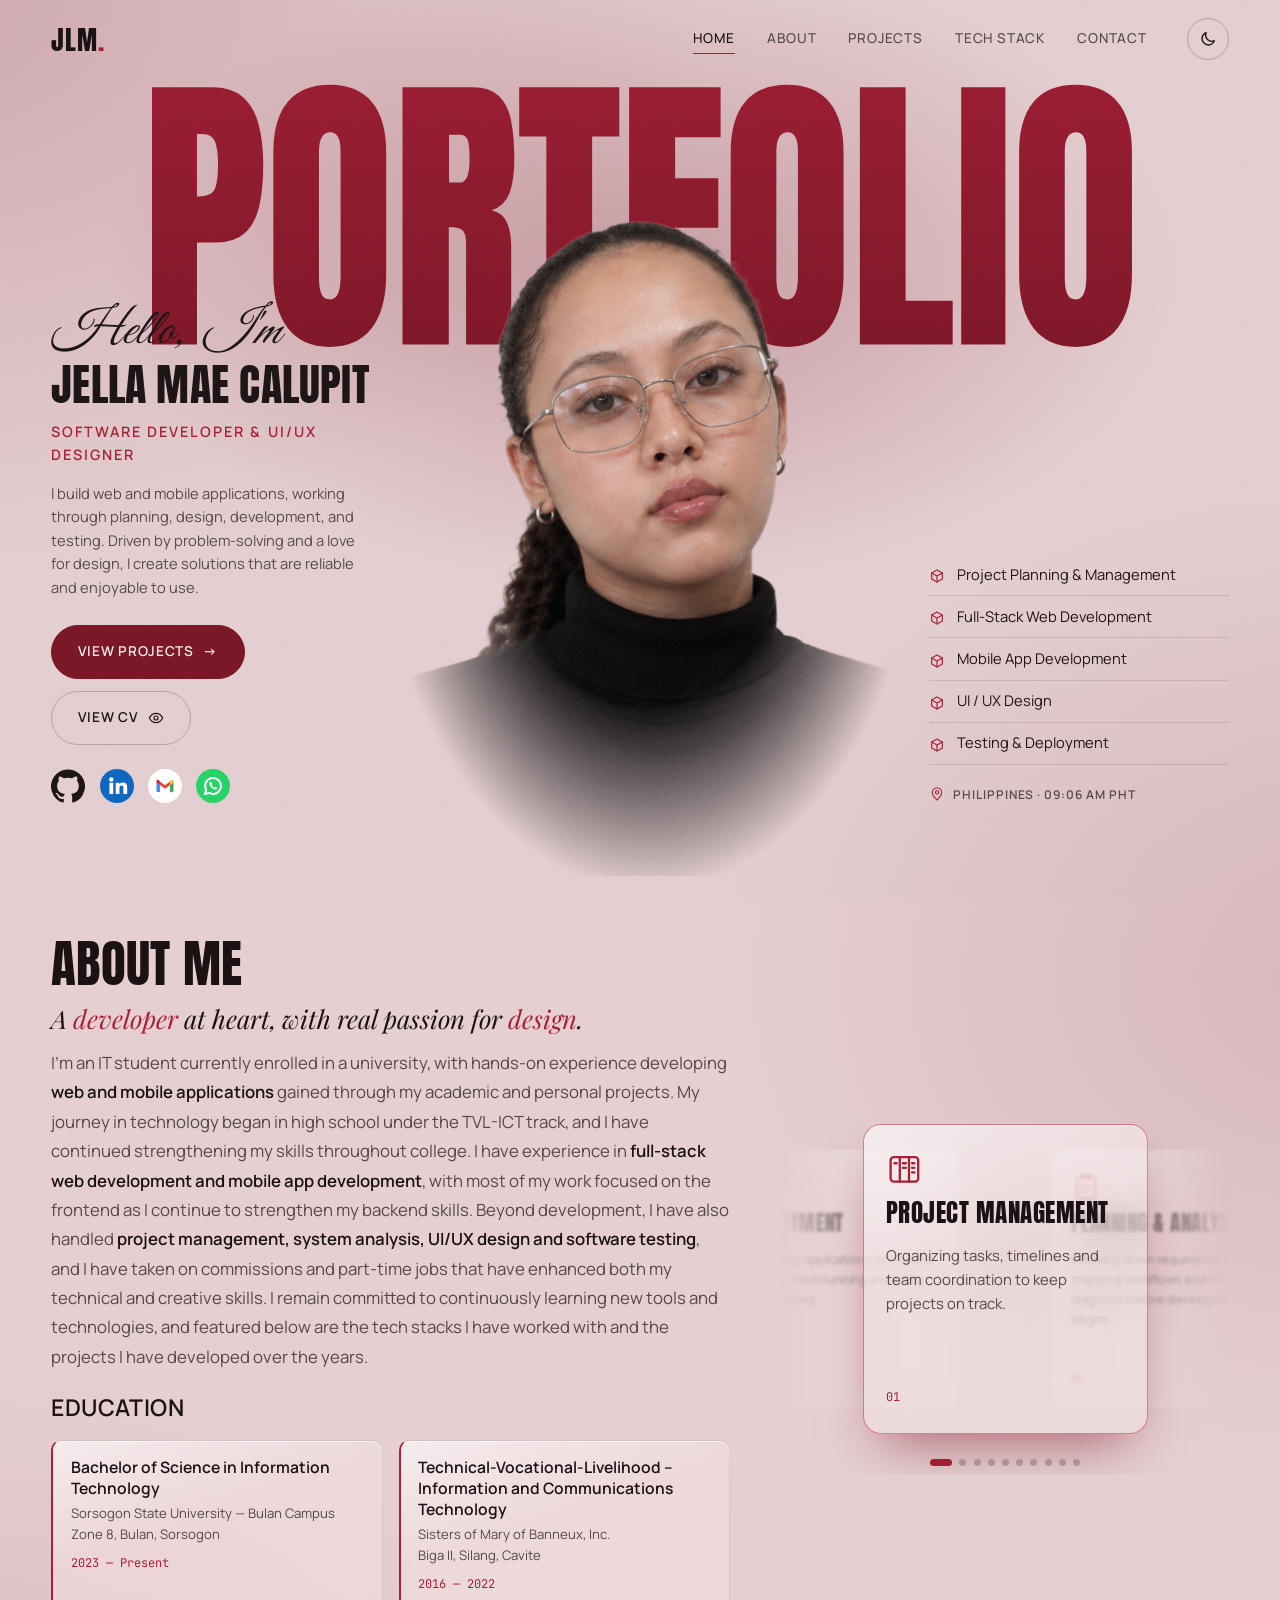
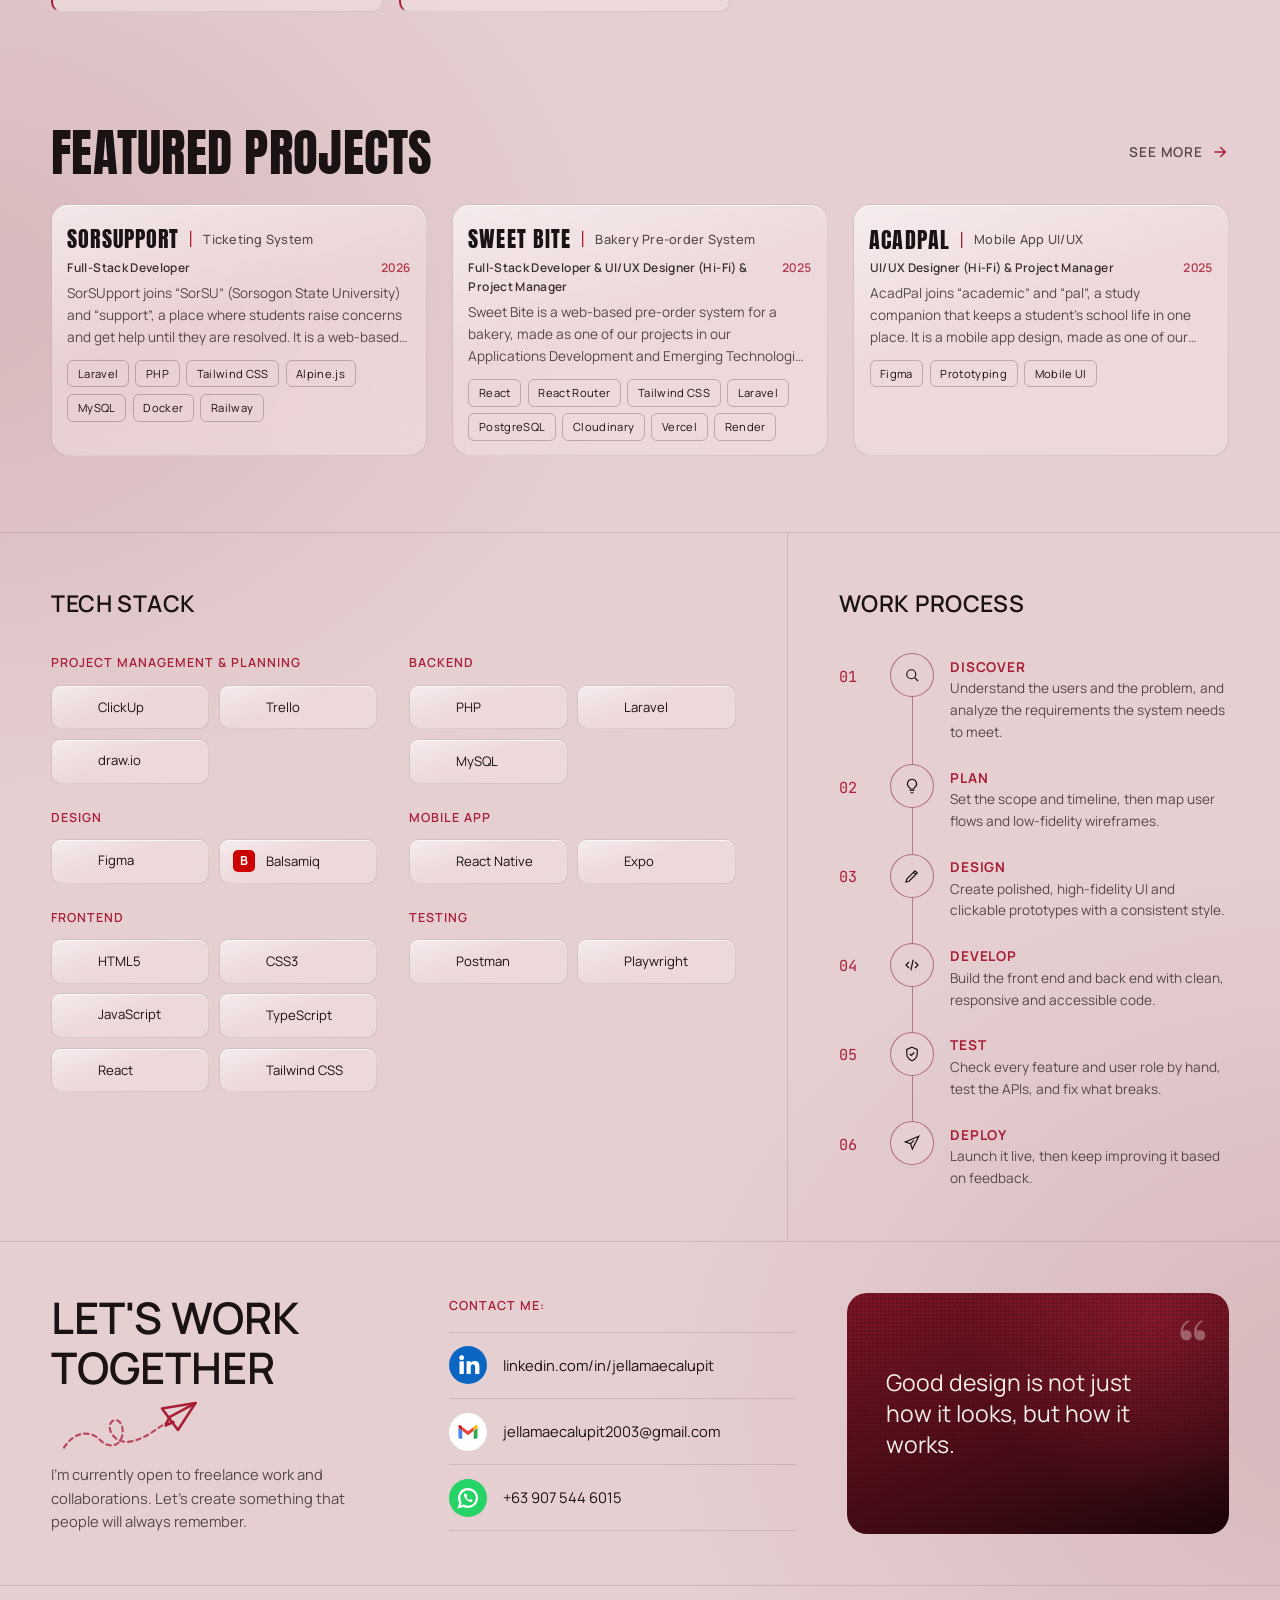
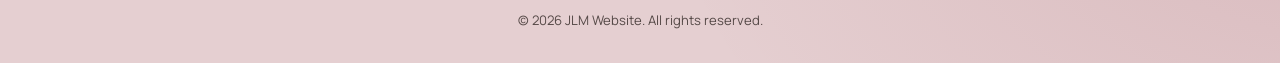
==== commit 913b9704: "Give each project one card, with a view per kind of work Sweet Bite and AcadPal had a separate card " ====
--- a/index.html
+++ b/index.html
@@ -311,6 +311,7 @@
       <div class="modal__content">
         <span class="modal__cat" id="modalCat"></span>
         <h3 class="modal__title" id="modalTitle"></h3>
+        <div class="modal__views" id="modalViews" role="tablist" aria-label="Kind of work"></div>
         <div class="modal__body">
           <div class="modal__desc" id="modalDesc"></div>
         </div>
--- a/css/style.css
+++ b/css/style.css
@@ -342,7 +342,7 @@
 .role[aria-pressed="true"], .sort[aria-checked="true"] { background: var(--wash); color: var(--text); }
 .role[aria-pressed="true"]::before, .sort[aria-checked="true"]::before { background: var(--maroon-bright); border-color: var(--maroon-bright); box-shadow: inset 0 0 0 2px var(--surface); }
 .role-clear { align-self: flex-start; margin: .2rem 0 0 .3rem; padding: .3rem .4rem; font-size: .78rem; font-weight: 600; color: var(--maroon-bright); text-decoration: underline; text-underline-offset: 3px; }
-.role-clear[hidden] { display: none; }
+.role[hidden], .role-clear[hidden] { display: none; }
 .projects__empty { padding: 3rem 0; text-align: center; color: var(--muted); }
 
 .projects { display: grid; grid-template-columns: repeat(3, 1fr); gap: clamp(1rem, 2vw, 1.75rem); }
@@ -597,15 +597,21 @@
 /* right: category, title, scrollable description, centred buttons */
 /* contain: size stops long text from making the panel taller; the column just fills the row */
 /* grid so the page dots can sit in a column to the right of the text */
-.modal__content { display: grid; grid-template-columns: minmax(0, 1fr) auto; grid-template-rows: auto auto minmax(0, 1fr); min-height: 0; padding: 2rem 2rem 1.75rem; contain: size; }
-.modal__cat, .modal__title { grid-column: 1 / -1; }
+.modal__content { display: grid; grid-template-columns: minmax(0, 1fr) auto; grid-template-rows: auto auto auto minmax(0, 1fr); min-height: 0; padding: 2rem 2rem 1.75rem; contain: size; }
+.modal__cat, .modal__title, .modal__views { grid-column: 1 / -1; }
 .modal__cat { display: flex; align-items: center; gap: .5rem; font-family: var(--f-mono); font-size: .75rem; color: var(--maroon-bright); text-transform: uppercase; letter-spacing: .08em; padding-right: 2.5rem; }
 .modal__cat-icon { flex: none; width: 1.25em; height: 1.25em; }
 .modal__title { font-family: var(--f-display); font-weight: 400; font-size: clamp(1.7rem, 3vw, 2.5rem); text-transform: uppercase; letter-spacing: .04em; line-height: 1; margin: .5rem 2.5rem 1rem 0; }
+/* switcher between a project's views: same pills as the projects page tabs */
+.modal__views { display: flex; flex-wrap: wrap; gap: .3rem; justify-self: start; margin-bottom: 1rem; padding: 4px; border: 1px solid var(--line); border-radius: 1.2rem; }
+.modal__views:empty { display: none; }
+.modal__view { padding: .4rem .85rem; border-radius: 999px; font-size: .75rem; font-weight: 600; letter-spacing: .04em; color: var(--muted); transition: background .3s, color .3s; }
+.modal__view:hover { color: var(--text); }
+.modal__view.is-active { background: var(--text); color: var(--bg); }
 /* no visible scrollbar; the dots in .modal__pager show and change the position instead */
-.modal__body { grid-column: 1; grid-row: 3; min-height: 0; overflow-y: auto; scrollbar-width: none; }
+.modal__body { grid-column: 1; grid-row: 4; min-height: 0; overflow-y: auto; scrollbar-width: none; }
 .modal__body::-webkit-scrollbar { display: none; }
-.modal__pager { grid-column: 2; grid-row: 3; align-self: center; display: flex; flex-direction: column; gap: .45rem; margin-left: 1rem; } /* vertical, right of the text */
+.modal__pager { grid-column: 2; grid-row: 4; align-self: center; display: flex; flex-direction: column; gap: .45rem; margin-left: 1rem; } /* vertical, right of the text */
 .modal__pager:empty { display: none; }
 .modal__pager button { width: 7px; height: 7px; padding: 0; border-radius: 999px; background: var(--line-strong); transition: height .4s var(--ease), background .4s; }
 .modal__pager button.is-active { height: 22px; background: var(--maroon-bright); }
@@ -697,8 +703,10 @@
   .see-more { grid-column: 2; justify-self: end; }
   .projects { grid-template-columns: 1fr; }
   .section__head--split { flex-direction: column; align-items: flex-start; }
-  .filters { width: 100%; }
-  .filter { flex: 1; padding-inline: .5rem; }
+  .filters { width: 100%; flex-wrap: wrap; border-radius: 24px; } /* five tabs take two rows on phones */
+  .filter { flex: 1; padding-inline: .5rem; white-space: nowrap; }
+  .modal__views { flex-wrap: nowrap; justify-self: stretch; gap: 0; border-radius: 999px; }
+  .modal__view { flex: auto; padding-inline: .45rem; font-size: .68rem; letter-spacing: 0; white-space: nowrap; }
   #sortDrop .drop__panel { left: auto; right: 0; } /* phones: opens leftward so it stays on screen */
 }
 
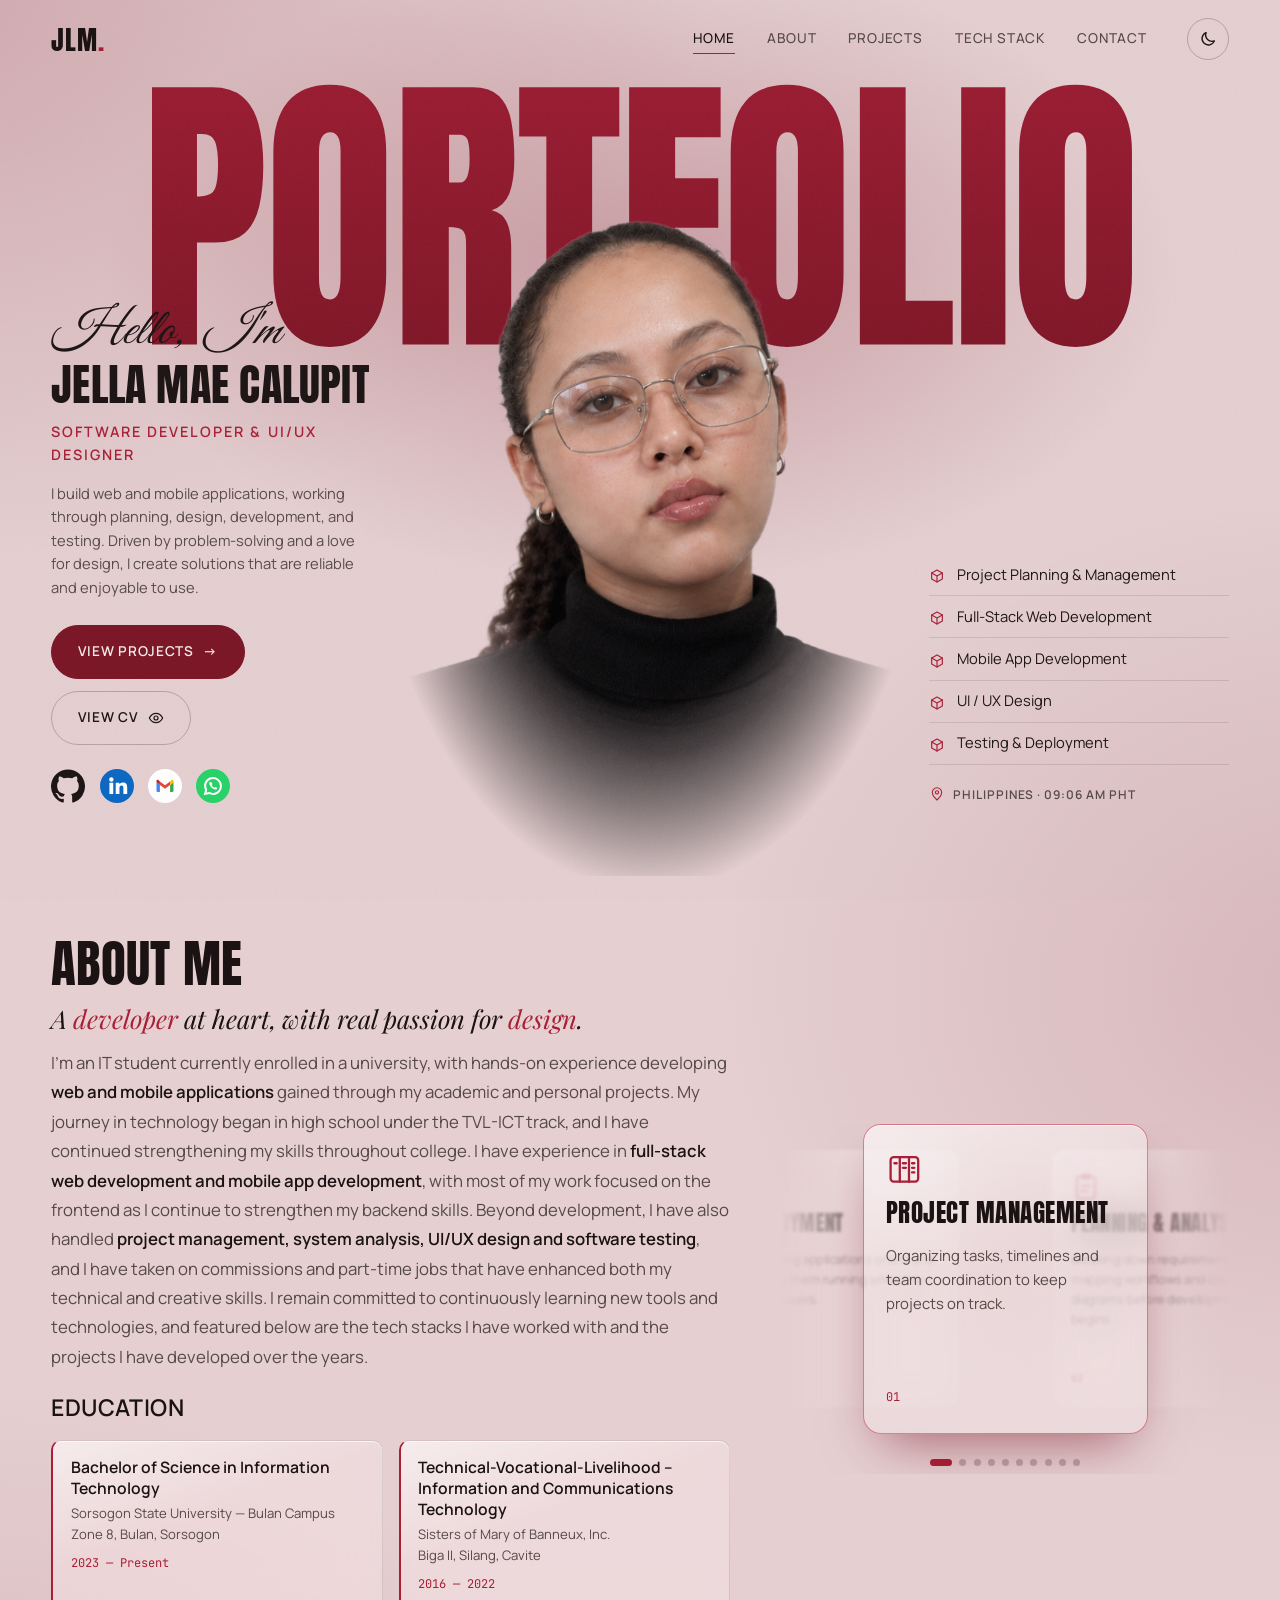
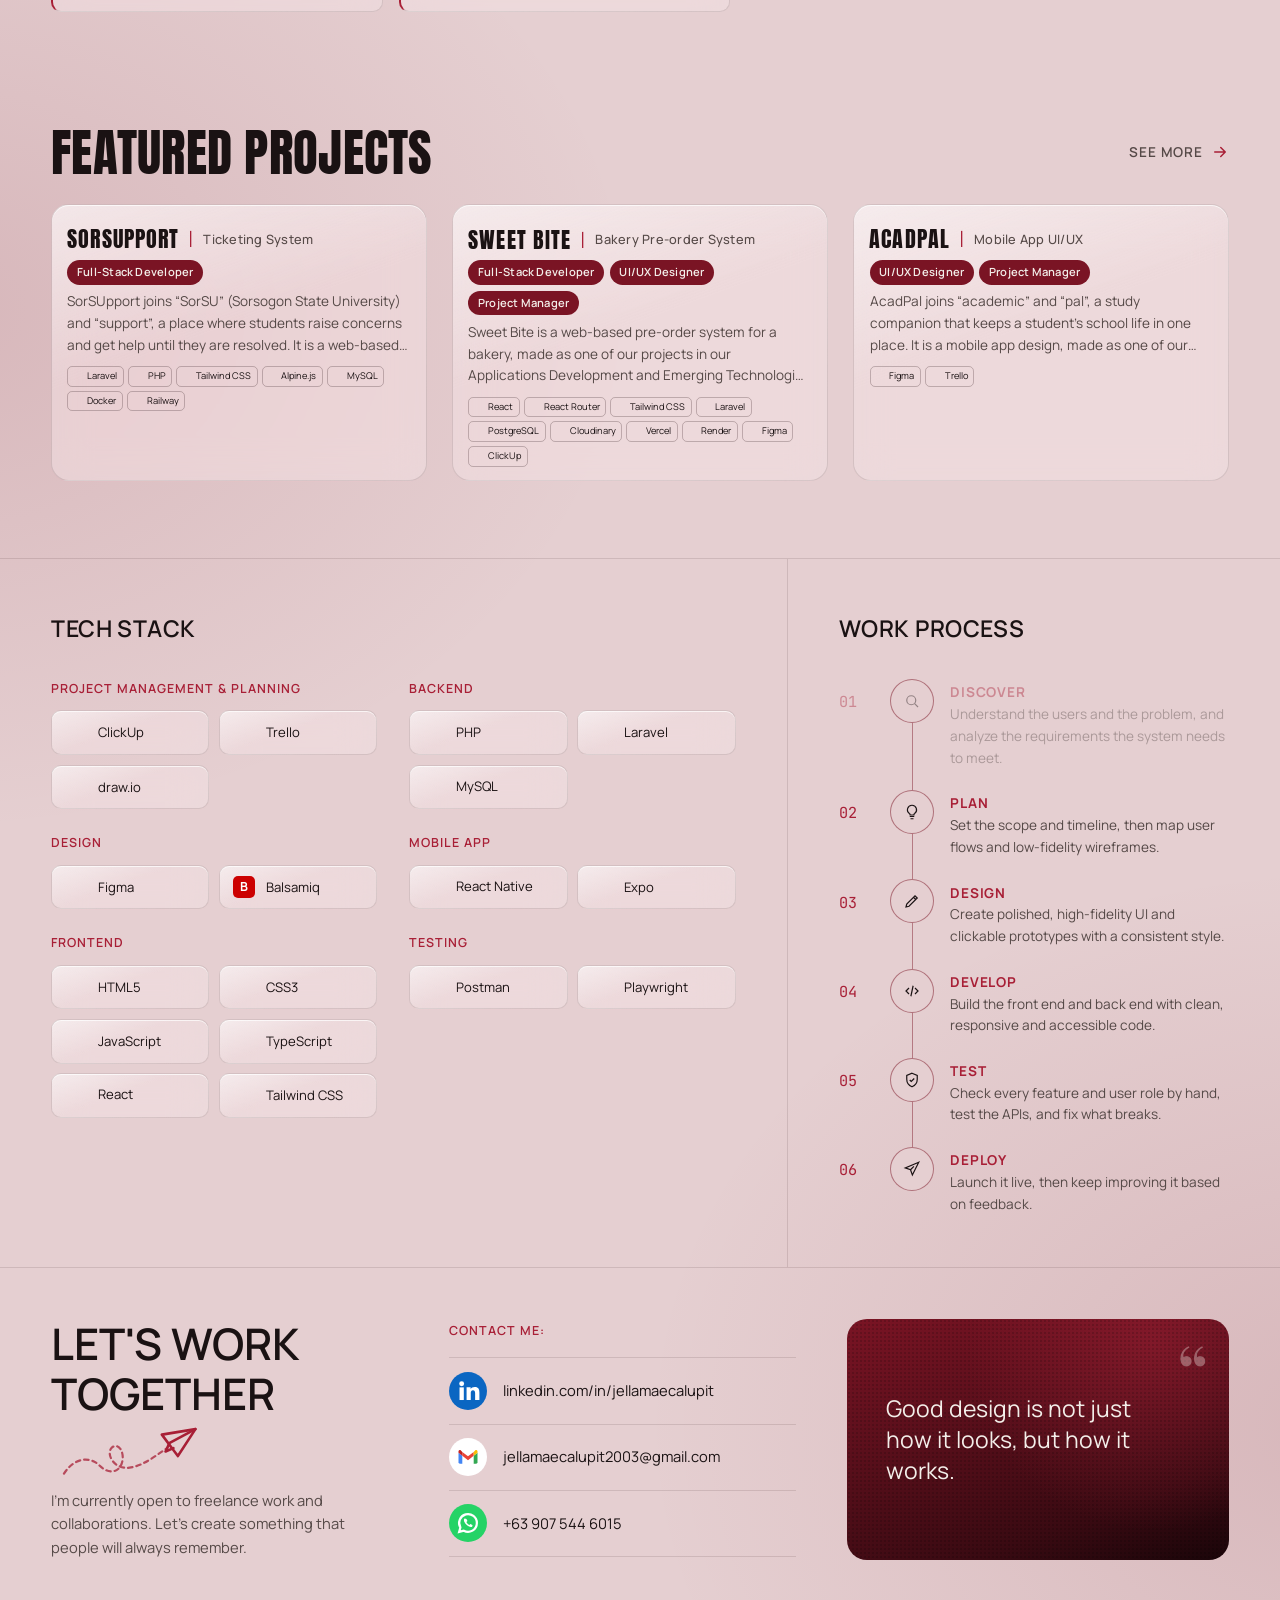
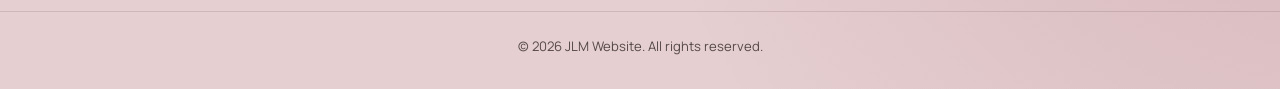
==== commit 2439eac5: "Show roles in the pop-up switcher and the year on its picture The pop-up's switcher now names each r" ====
--- a/index.html
+++ b/index.html
@@ -287,7 +287,7 @@
     <svg viewBox="0 0 24 24" width="20" height="20" fill="none" stroke="currentColor" stroke-width="2" stroke-linecap="round" stroke-linejoin="round"><path d="M12 19V5M5 12l7-7 7 7"/></svg>
   </button>
 
-  <!-- Project modal: fixed size; left = image, role, year, stack, buttons; right = title and scrollable description -->
+  <!-- Project modal: fixed size; left = image with the year on it, stack, buttons; right = title, roles and scrollable description -->
   <div class="modal" id="modal" aria-hidden="true">
     <div class="modal__backdrop" data-close></div>
     <div class="modal__panel" role="dialog" aria-modal="true" aria-labelledby="modalTitle">
@@ -295,11 +295,6 @@
       <div class="modal__side">
         <p class="modal__shot" id="modalShot"></p>
         <div class="modal__media" id="modalMedia"></div>
-        <!-- role on the left, year on the right, stack below (no labels needed) -->
-        <div class="modal__meta">
-          <p id="modalRole"></p>
-          <p class="modal__year" id="modalYear"></p>
-        </div>
         <div class="modal__stack">
           <div class="chips" id="modalTags"></div>
         </div>
--- a/css/style.css
+++ b/css/style.css
@@ -342,7 +342,8 @@
 .role[aria-pressed="true"], .sort[aria-checked="true"] { background: var(--wash); color: var(--text); }
 .role[aria-pressed="true"]::before, .sort[aria-checked="true"]::before { background: var(--maroon-bright); border-color: var(--maroon-bright); box-shadow: inset 0 0 0 2px var(--surface); }
 .role-clear { align-self: flex-start; margin: .2rem 0 0 .3rem; padding: .3rem .4rem; font-size: .78rem; font-weight: 600; color: var(--maroon-bright); text-decoration: underline; text-underline-offset: 3px; }
-.role[hidden], .role-clear[hidden] { display: none; }
+.role:disabled, .role:disabled:hover { background: none; color: var(--muted); opacity: .4; cursor: not-allowed; }
+.role-clear[hidden] { display: none; }
 .projects__empty { padding: 3rem 0; text-align: center; color: var(--muted); }
 
 .projects { display: grid; grid-template-columns: repeat(3, 1fr); gap: clamp(1rem, 2vw, 1.75rem); }
@@ -368,13 +369,16 @@
 .project__title { display: flex; flex-wrap: wrap; align-items: center; column-gap: .55rem; font-family: var(--f-display); font-weight: 400; font-size: 1.4rem; text-transform: uppercase; letter-spacing: .05em; line-height: 1.15; }
 .project__sep { color: var(--maroon-bright); font-family: var(--f-body); font-weight: 300; } /* full title height */
 .project__type { font-family: var(--f-body); font-size: .8rem; font-weight: 500; letter-spacing: .02em; text-transform: none; color: var(--muted); } /* vertically centred against the title */
-/* role on the left, year on the right */
-.project__meta { display: flex; justify-content: space-between; gap: .75rem; margin-top: .35rem; font-size: .75rem; font-weight: 600; letter-spacing: .03em; color: var(--text); opacity: .85; }
-.project__year { flex: none; color: var(--maroon-bright); font-variant-numeric: tabular-nums; }
+/* year on the picture, bottom right; dark in both themes so it reads on any screenshot */
+.project__year { position: absolute; right: .5rem; bottom: .5rem; z-index: 3; padding: .2rem .55rem; border-radius: 999px; background: rgba(11, 10, 10, .78); color: #f3eee9; font-size: .7rem; font-weight: 600; font-variant-numeric: tabular-nums; letter-spacing: .03em; }
+.project__roles { display: flex; flex-wrap: wrap; gap: .35rem; margin-top: .5rem; }
+.project__roles li { padding: .22rem .6rem; border-radius: 999px; background: var(--maroon); color: var(--on-maroon); font-size: .7rem; font-weight: 600; letter-spacing: .02em; white-space: nowrap; }
 /* three lines on desktop, two on smaller screens; the browser ends the cut-off text with "…" */
 .project__desc { --lines: 3; margin-top: .4rem; font-size: .85rem; line-height: 1.6; color: var(--muted); display: -webkit-box; -webkit-box-orient: vertical; -webkit-line-clamp: var(--lines); line-clamp: var(--lines); overflow: hidden; }
-.project__tags { display: flex; flex-wrap: wrap; gap: .4rem; margin-top: .7rem; }
-.project__tags li { padding: .25rem .6rem; border: 1px solid var(--line-strong); border-radius: 6px; font-size: .7rem; letter-spacing: .03em; color: var(--text); white-space: nowrap; }
+/* smaller than the role tags, so a long stack still fits in about two rows */
+.project__tags { display: flex; flex-wrap: wrap; gap: .25rem; margin-top: .6rem; }
+.project__tags li { display: inline-flex; align-items: center; gap: .2rem; padding: .12rem .35rem; border: 1px solid var(--line-strong); border-radius: 5px; font-size: .58rem; color: var(--text); white-space: nowrap; }
+.project__tags .tech__icon, .project__tags .tech__badge { width: 10px; height: 10px; font-size: .4rem; border-radius: 2px; }
 
 /* --- CSS mockups (project thumbnails) --- */
 .mock { position: absolute; inset: 0; display: flex; flex-direction: column; }
@@ -560,7 +564,7 @@
 .modal__close { position: absolute; top: 1rem; right: 1rem; z-index: 6; width: 38px; height: 38px; border-radius: 50%; background: var(--bg); border: 1px solid var(--line-strong); transition: background .3s; }
 .modal__close:hover { background: var(--maroon); color: var(--on-maroon); }
 
-/* left: image, then role/year, then tech stack */
+/* left: image with the year on it, then tech stack */
 .modal__side { display: flex; flex-direction: column; min-height: 0; max-height: calc(100svh - 2rem - 2px); background: var(--bg); border-right: 1px solid var(--line); overflow: hidden; } /* same cap as the panel, so the picture shrinks before anything is cut off */
 /* name of the screenshot being shown, in its own row above the picture */
 .modal__shot { flex: none; padding: 1rem 1.4rem .85rem; border-bottom: 1px solid var(--line); font-size: .85rem; font-weight: 600; letter-spacing: .04em; }
@@ -588,10 +592,9 @@
 .gallery__dots { position: absolute; left: 0; right: 0; bottom: .75rem; z-index: 3; display: flex; justify-content: center; gap: .4rem; }
 .gallery__dots span { width: 7px; height: 7px; border-radius: 999px; background: rgba(243, 238, 233, .45); transition: width .3s, background .3s; }
 .gallery__dots span.is-active { width: 20px; background: var(--maroon-bright); }
-.modal__meta { flex: none; display: flex; justify-content: space-between; align-items: baseline; gap: 1rem; padding: .85rem 1.4rem .3rem; border-top: 1px solid var(--line); }
-.modal__year { flex: none; font-family: var(--f-mono); font-size: .8rem; color: var(--maroon-bright); }
-.modal__meta p:first-child { font-size: .92rem; font-weight: 600; }
-.modal__stack { flex: none; padding: .6rem 1.4rem 1rem; }
+/* year on the picture, same as on the cards */
+.modal__media[data-year]::after { content: attr(data-year); position: absolute; right: .6rem; bottom: .6rem; z-index: 3; padding: .2rem .55rem; border-radius: 999px; background: rgba(11, 10, 10, .78); color: #f3eee9; font-size: .75rem; font-weight: 600; font-variant-numeric: tabular-nums; letter-spacing: .03em; }
+.modal__stack { flex: none; padding: .85rem 1.4rem 1rem; border-top: 1px solid var(--line); }
 
 
 /* right: category, title, scrollable description, centred buttons */
@@ -604,7 +607,6 @@
 .modal__title { font-family: var(--f-display); font-weight: 400; font-size: clamp(1.7rem, 3vw, 2.5rem); text-transform: uppercase; letter-spacing: .04em; line-height: 1; margin: .5rem 2.5rem 1rem 0; }
 /* switcher between a project's views: same pills as the projects page tabs */
 .modal__views { display: flex; flex-wrap: wrap; gap: .3rem; justify-self: start; margin-bottom: 1rem; padding: 4px; border: 1px solid var(--line); border-radius: 1.2rem; }
-.modal__views:empty { display: none; }
 .modal__view { padding: .4rem .85rem; border-radius: 999px; font-size: .75rem; font-weight: 600; letter-spacing: .04em; color: var(--muted); transition: background .3s, color .3s; }
 .modal__view:hover { color: var(--text); }
 .modal__view.is-active { background: var(--text); color: var(--bg); }
@@ -705,8 +707,8 @@
   .section__head--split { flex-direction: column; align-items: flex-start; }
   .filters { width: 100%; flex-wrap: wrap; border-radius: 24px; } /* five tabs take two rows on phones */
   .filter { flex: 1; padding-inline: .5rem; white-space: nowrap; }
-  .modal__views { flex-wrap: nowrap; justify-self: stretch; gap: 0; border-radius: 999px; }
-  .modal__view { flex: auto; padding-inline: .45rem; font-size: .68rem; letter-spacing: 0; white-space: nowrap; }
+  .modal__views { gap: 0; }
+  .modal__view { padding-inline: .6rem; font-size: .68rem; letter-spacing: 0; white-space: nowrap; }
   #sortDrop .drop__panel { left: auto; right: 0; } /* phones: opens leftward so it stays on screen */
 }
 
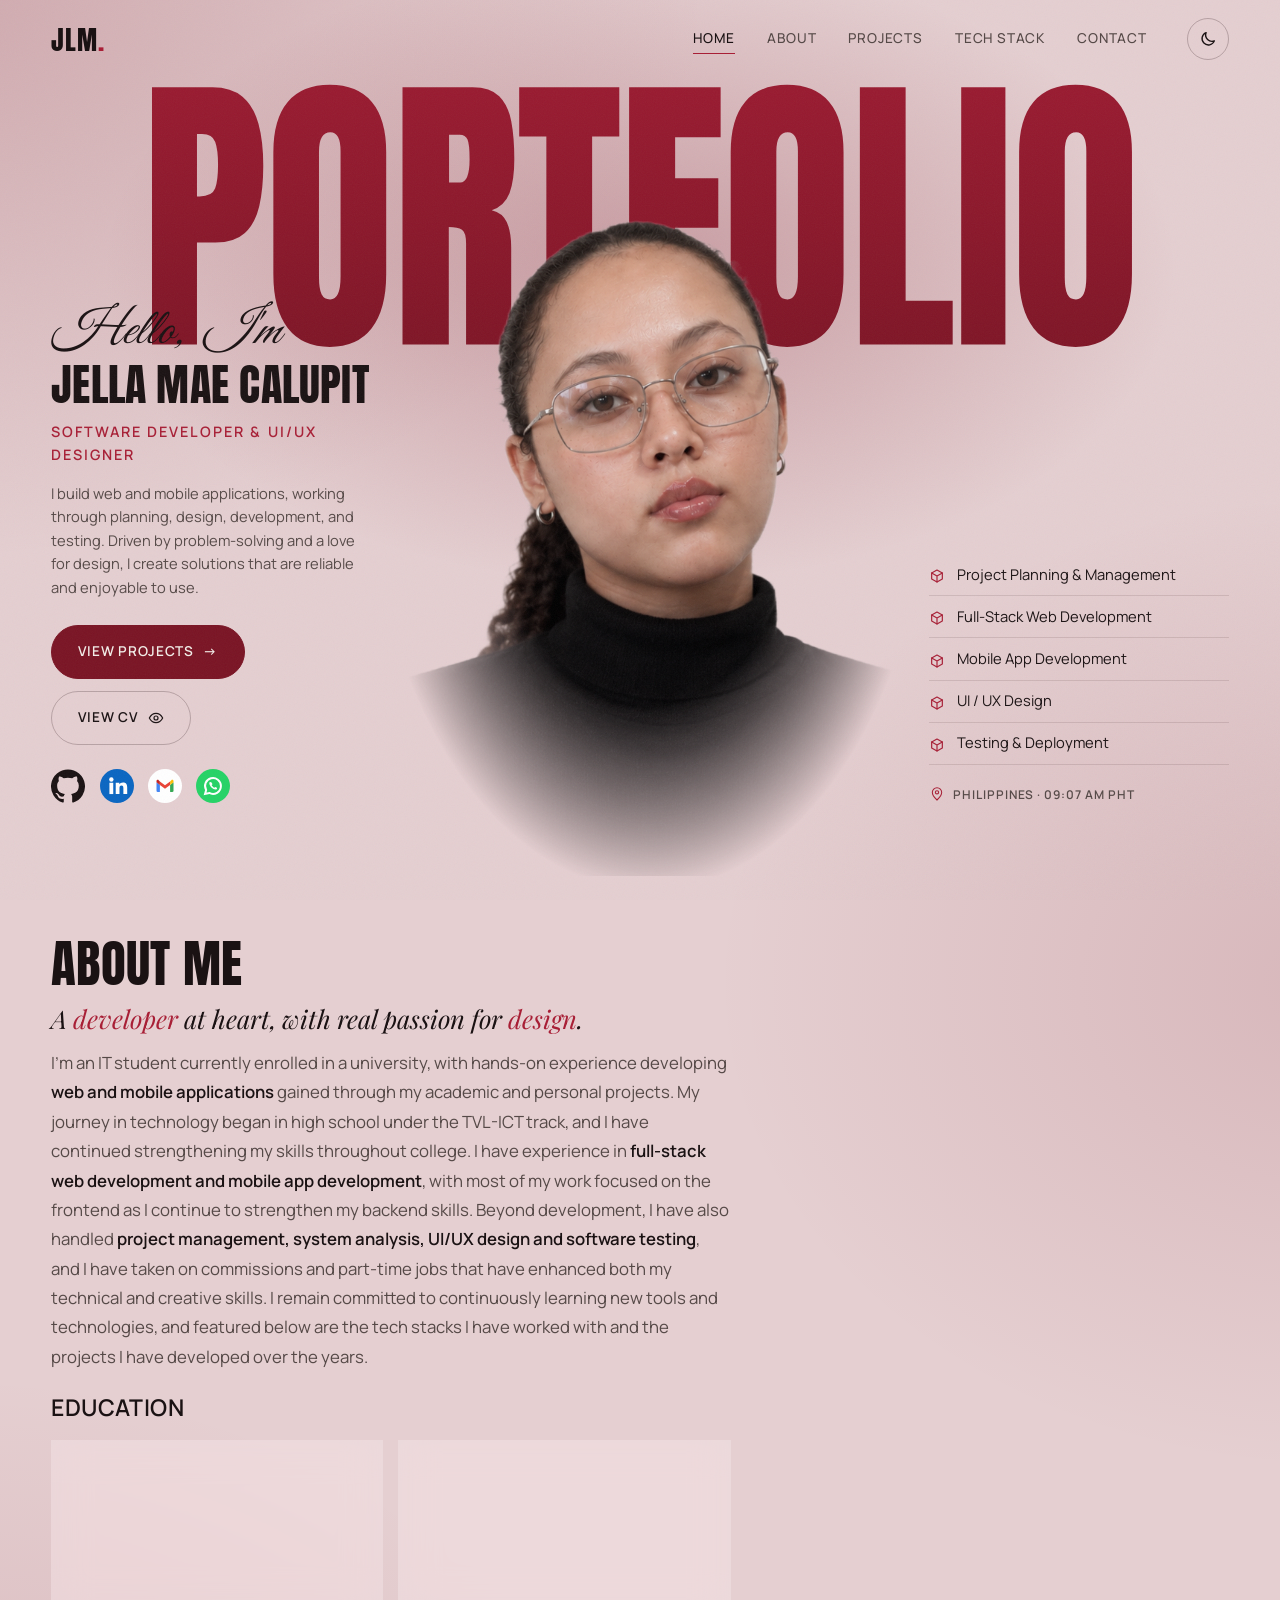
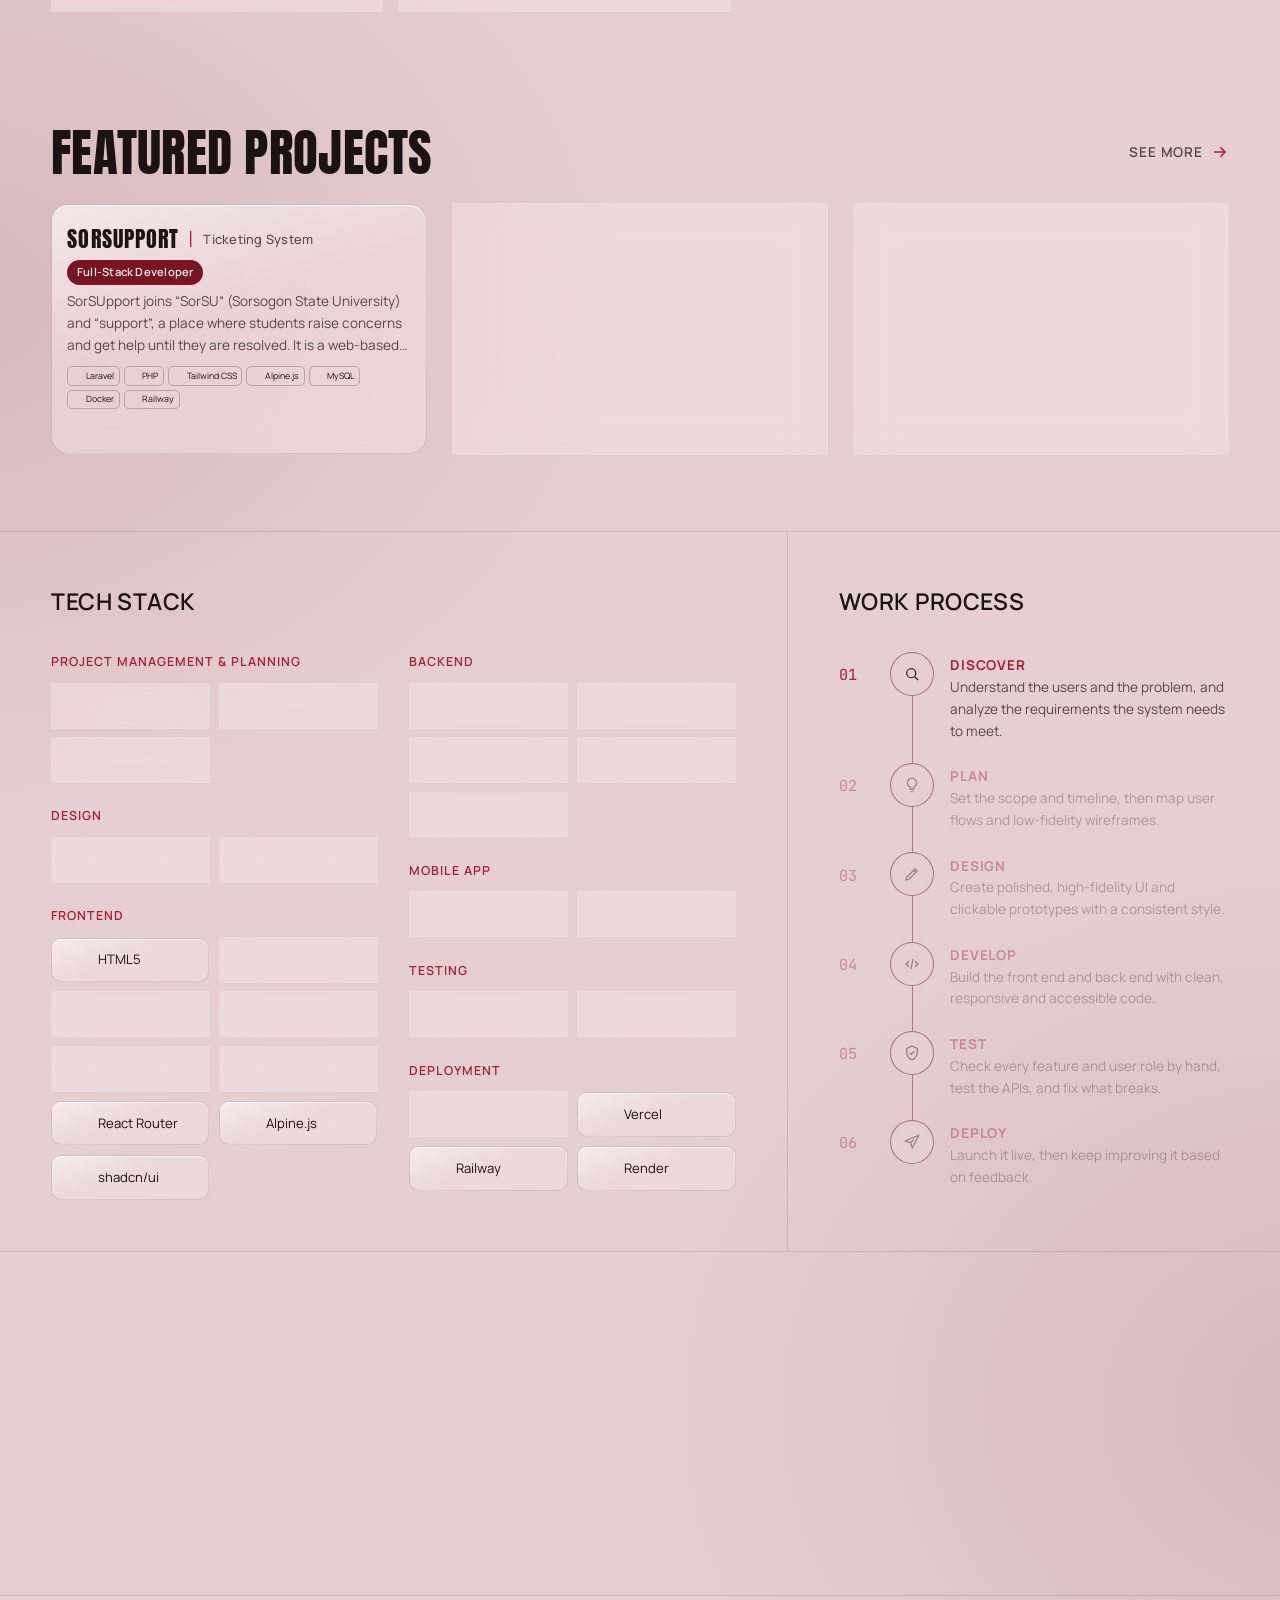
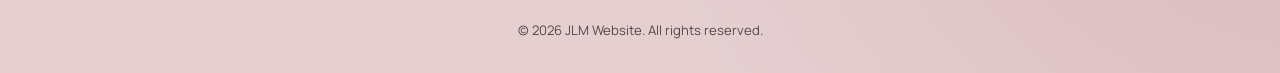
==== commit 7c7d8ecb: "Add Open Graph and Twitter meta tags with social preview image Fixes link previews on LinkedIn and o" ====
--- a/index.html
+++ b/index.html
@@ -5,6 +5,25 @@
   <meta name="viewport" content="width=device-width, initial-scale=1.0" />
   <title>JLM Dev Portfolio</title>
   <meta name="description" content="Portfolio of Jella Mae Calupit, a software developer and UI/UX designer working across project planning, web and mobile development, UI/UX design and software testing." />
+  <link rel="canonical" href="https://jlm-dev-portfolio.pages.dev/" />
+
+  <!-- Open Graph (LinkedIn, Facebook, Messenger) -->
+  <meta property="og:type" content="website" />
+  <meta property="og:site_name" content="JLM Dev Portfolio" />
+  <meta property="og:url" content="https://jlm-dev-portfolio.pages.dev/" />
+  <meta property="og:title" content="Jella Mae Calupit | Software Developer &amp; UI/UX Designer" />
+  <meta property="og:description" content="Portfolio of Jella Mae Calupit: web and mobile development, UI/UX design, project planning and software testing." />
+  <meta property="og:image" content="https://jlm-dev-portfolio.pages.dev/assets/og-image.png" />
+  <meta property="og:image:width" content="1200" />
+  <meta property="og:image:height" content="627" />
+  <meta property="og:image:alt" content="Jella Mae Calupit, Software Developer and UI/UX Designer" />
+  <meta name="author" content="Jella Mae Calupit" />
+
+  <!-- Twitter / X -->
+  <meta name="twitter:card" content="summary_large_image" />
+  <meta name="twitter:title" content="Jella Mae Calupit | Software Developer &amp; UI/UX Designer" />
+  <meta name="twitter:description" content="Portfolio of Jella Mae Calupit: web and mobile development, UI/UX design, project planning and software testing." />
+  <meta name="twitter:image" content="https://jlm-dev-portfolio.pages.dev/assets/og-image.png" />
   <link rel="preconnect" href="https://fonts.googleapis.com" />
   <link rel="preconnect" href="https://fonts.gstatic.com" crossorigin />
   <link href="https://fonts.googleapis.com/css2?family=Anton&family=Great+Vibes&family=JetBrains+Mono:wght@400;500&family=Manrope:wght@300;400;500;600;700&family=Pinyon+Script&family=Playfair+Display:ital,wght@1,400;1,500&display=swap" rel="stylesheet" />
--- a/css/style.css
+++ b/css/style.css
@@ -375,10 +375,12 @@
 .project__roles li { padding: .22rem .6rem; border-radius: 999px; background: var(--maroon); color: var(--on-maroon); font-size: .7rem; font-weight: 600; letter-spacing: .02em; white-space: nowrap; }
 /* three lines on desktop, two on smaller screens; the browser ends the cut-off text with "…" */
 .project__desc { --lines: 3; margin-top: .4rem; font-size: .85rem; line-height: 1.6; color: var(--muted); display: -webkit-box; -webkit-box-orient: vertical; -webkit-line-clamp: var(--lines); line-clamp: var(--lines); overflow: hidden; }
-/* smaller than the role tags, so a long stack still fits in about two rows */
+/* --stack-size is set by fitStacks in js/main.js: the largest size that keeps every stack in two rows */
+.projects { --stack-size: 9px; }
+.projects.is-measuring .project.is-hidden { display: flex; } /* hidden cards count too, so the size doesn't change between tabs */
 .project__tags { display: flex; flex-wrap: wrap; gap: .25rem; margin-top: .6rem; }
-.project__tags li { display: inline-flex; align-items: center; gap: .2rem; padding: .12rem .35rem; border: 1px solid var(--line-strong); border-radius: 5px; font-size: .58rem; color: var(--text); white-space: nowrap; }
-.project__tags .tech__icon, .project__tags .tech__badge { width: 10px; height: 10px; font-size: .4rem; border-radius: 2px; }
+.project__tags li { display: inline-flex; align-items: center; gap: .35em; padding: .2em .55em; border: 1px solid var(--line-strong); border-radius: 5px; font-size: var(--stack-size); color: var(--text); white-space: nowrap; }
+.project__tags .tech__icon, .project__tags .tech__badge { width: calc(var(--stack-size) * 1.1); height: calc(var(--stack-size) * 1.1); font-size: calc(var(--stack-size) * .7); border-radius: 2px; }
 
 /* --- CSS mockups (project thumbnails) --- */
 .mock { position: absolute; inset: 0; display: flex; flex-direction: column; }
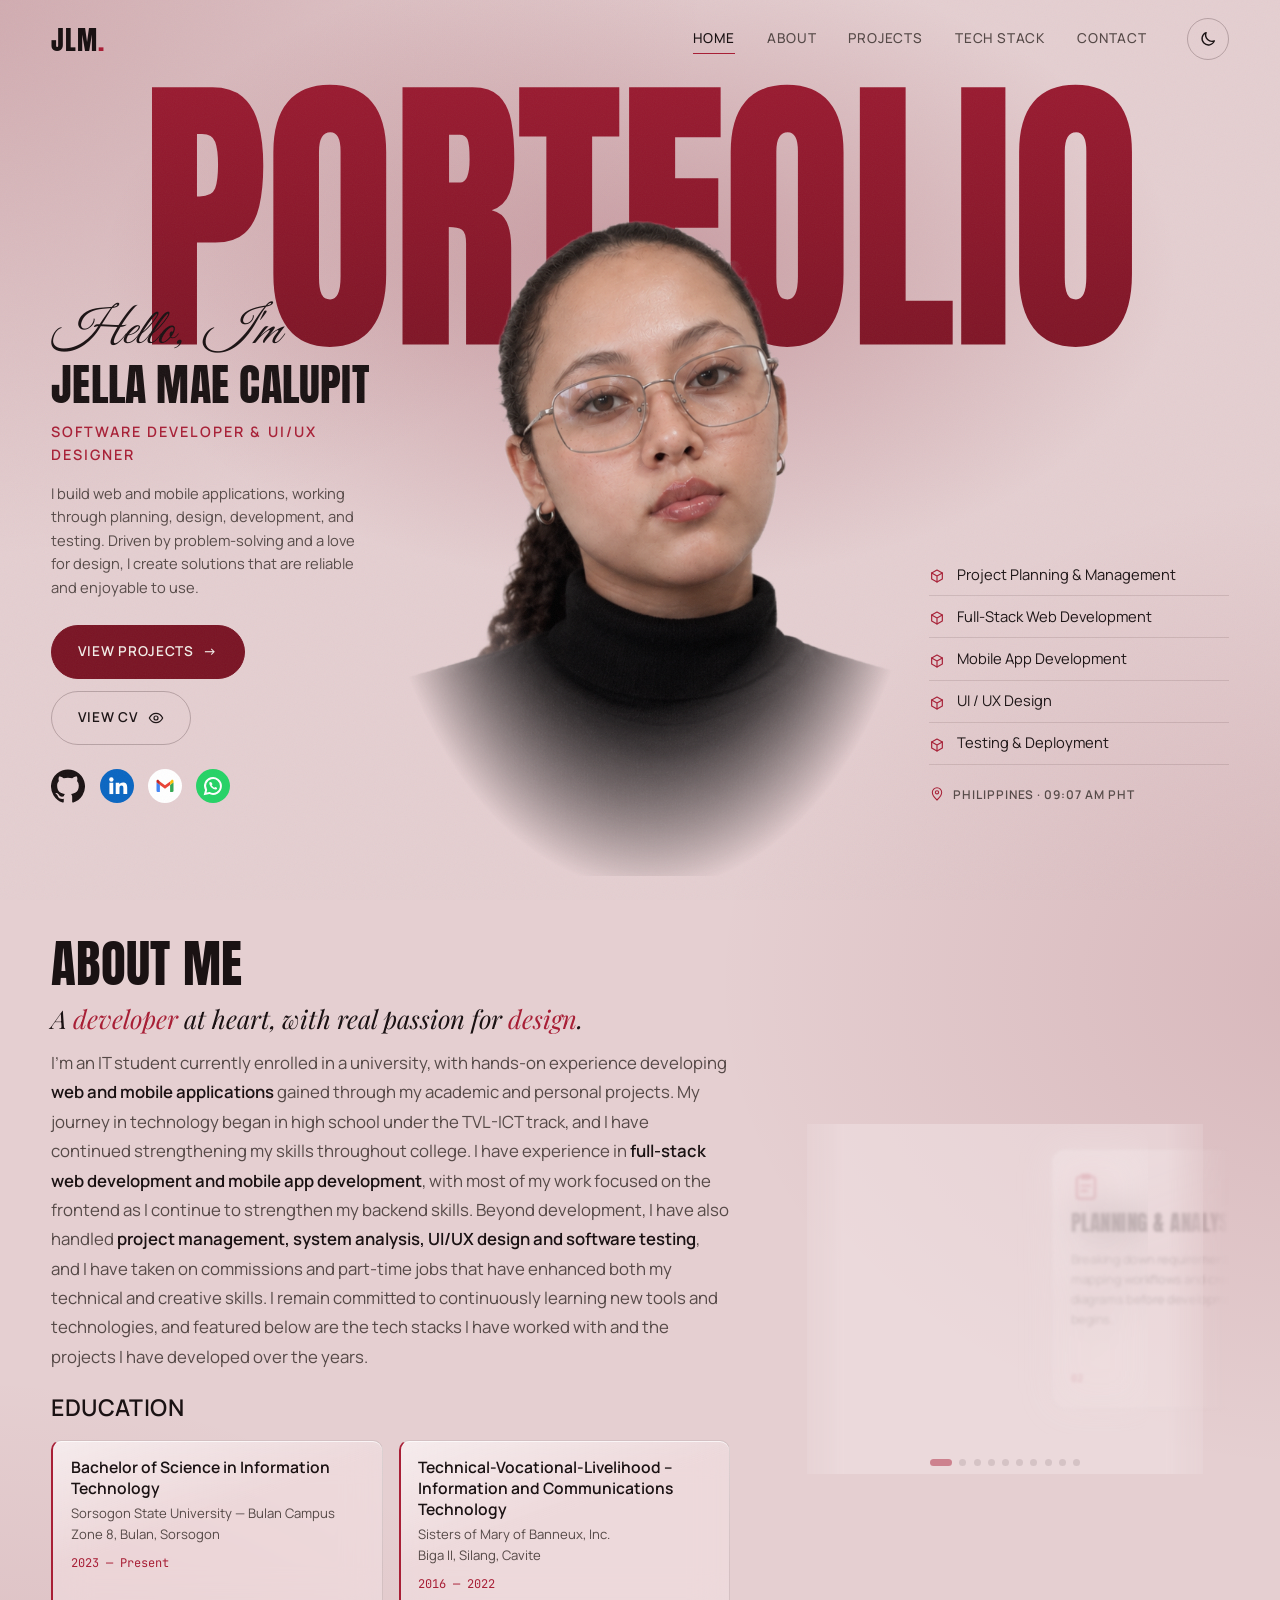
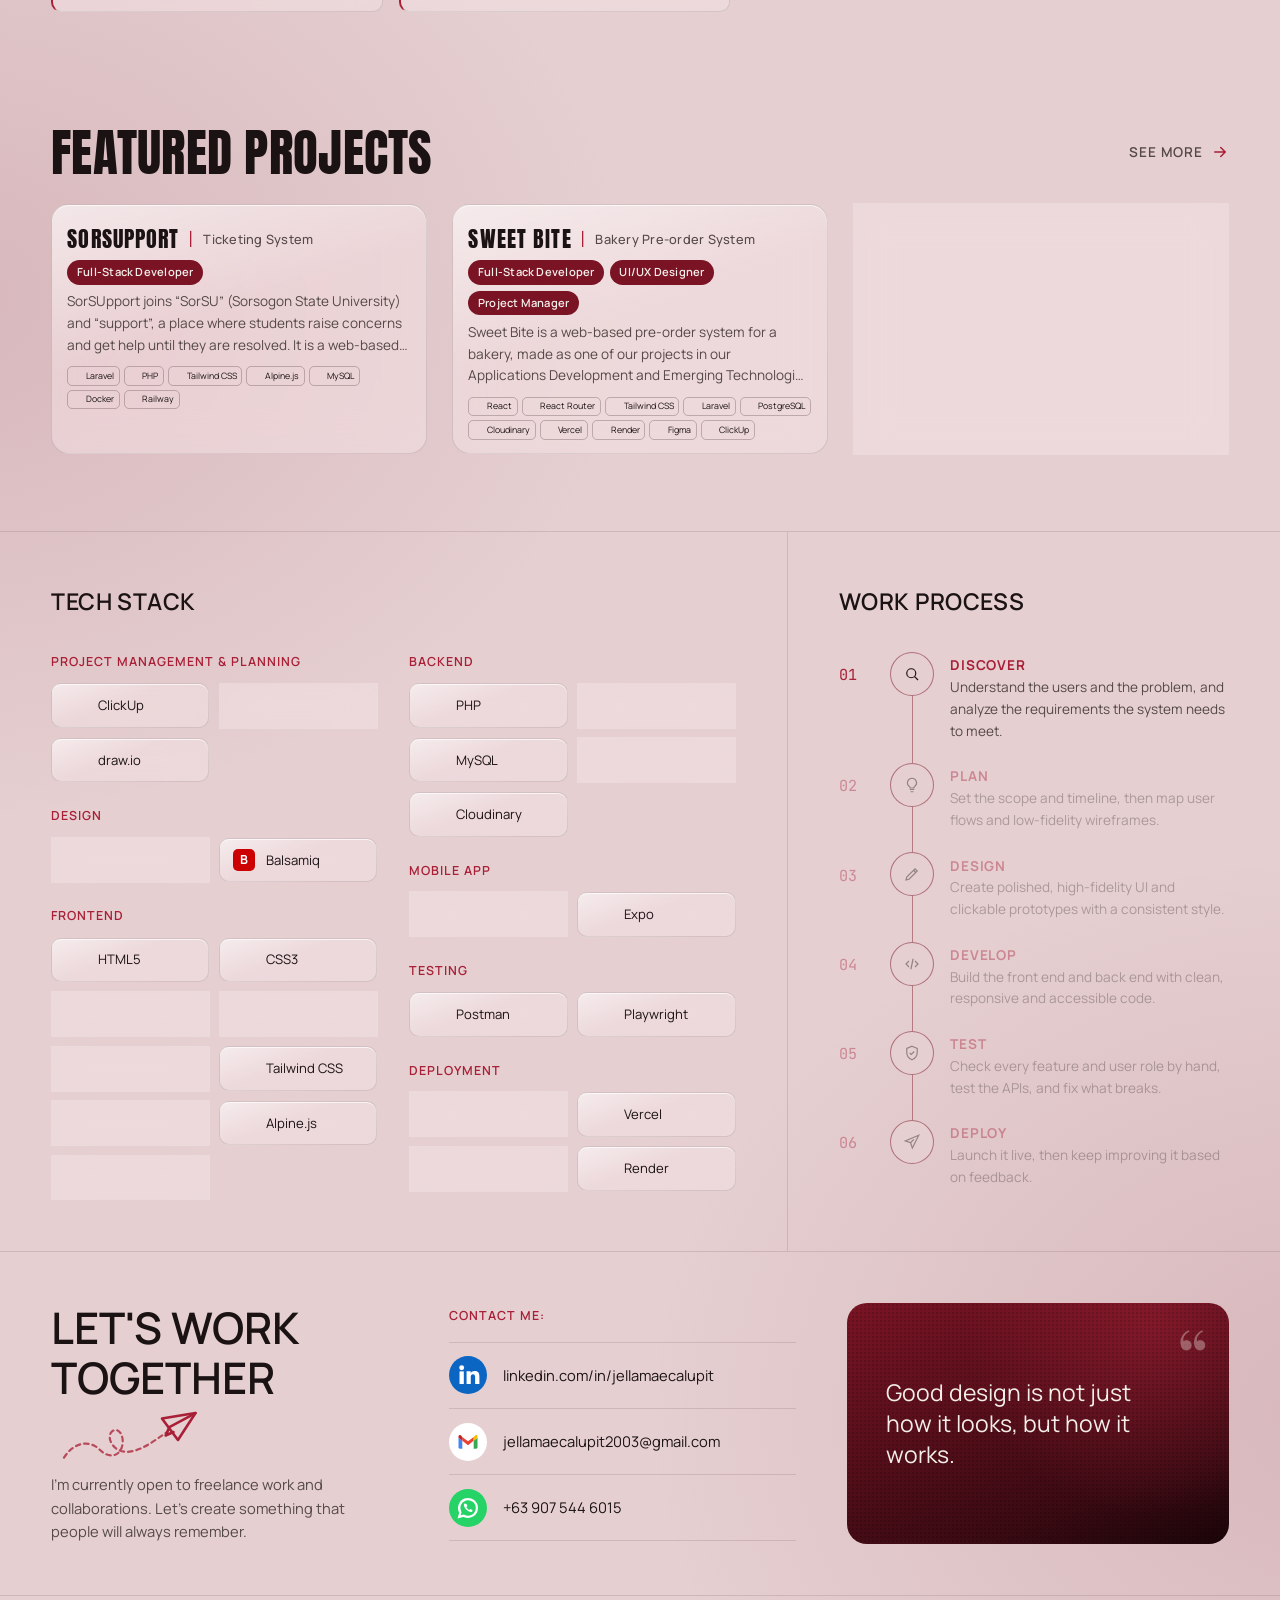
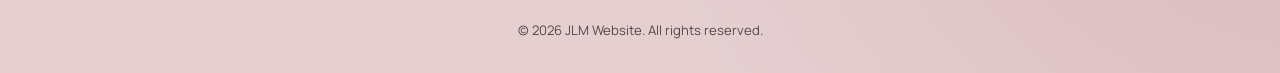
==== commit b77ba430: "Update CV Google Drive link Co-Authored-By: Claude Opus 5.5 <noreply@anthropic.com> Claude-Session: " ====
--- a/index.html
+++ b/index.html
@@ -85,7 +85,7 @@
         <div class="hero__ctas">
           <a href="#projects" class="btn btn--primary">View projects <span class="btn__arrow">→</span></a>
           <!-- desktop: opens the PDF in a new tab. Phones/tablets: js/main.js switches it to the Google Drive copy (data-drive) so it opens in the Drive app when installed -->
-          <a href="CV_Jella_Mae_Calupit.pdf" class="btn btn--ghost" target="_blank" rel="noopener" id="cvLink" data-drive="https://drive.google.com/file/d/1GnR-Y8Mdy-PLqAL0Een4szkfwVlpEoRR/view?usp=drive_link">
+          <a href="CV_Jella_Mae_Calupit.pdf" class="btn btn--ghost" target="_blank" rel="noopener" id="cvLink" data-drive="https://drive.google.com/file/d/1PitDKGK-Xk9JDCeaLNNPbI9WjYC5dgUF/view?usp=drivesdk">
             View CV
             <svg viewBox="0 0 24 24" width="16" height="16" fill="none" stroke="currentColor" stroke-width="1.8" stroke-linecap="round" stroke-linejoin="round"><path d="M2 12s3.6-7 10-7 10 7 10 7-3.6 7-10 7S2 12 2 12Z"/><circle cx="12" cy="12" r="3"/></svg>
           </a>
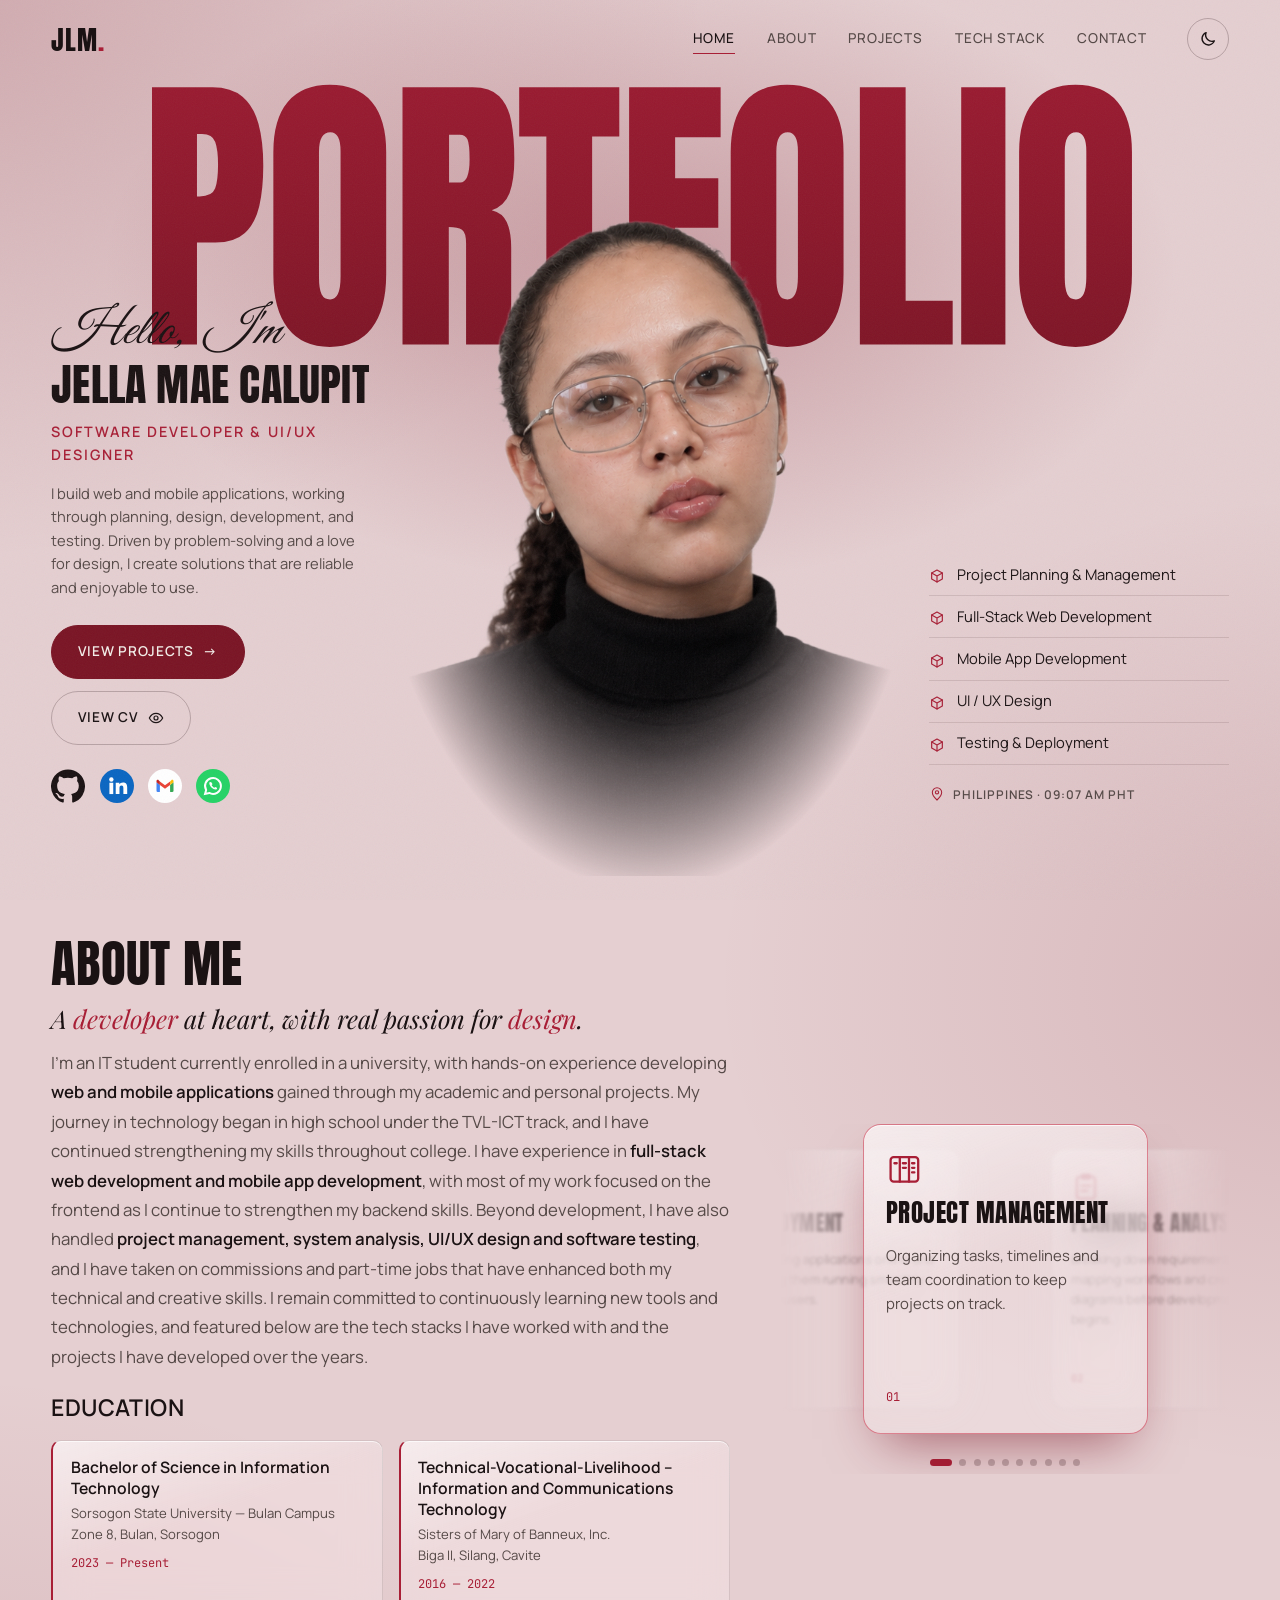
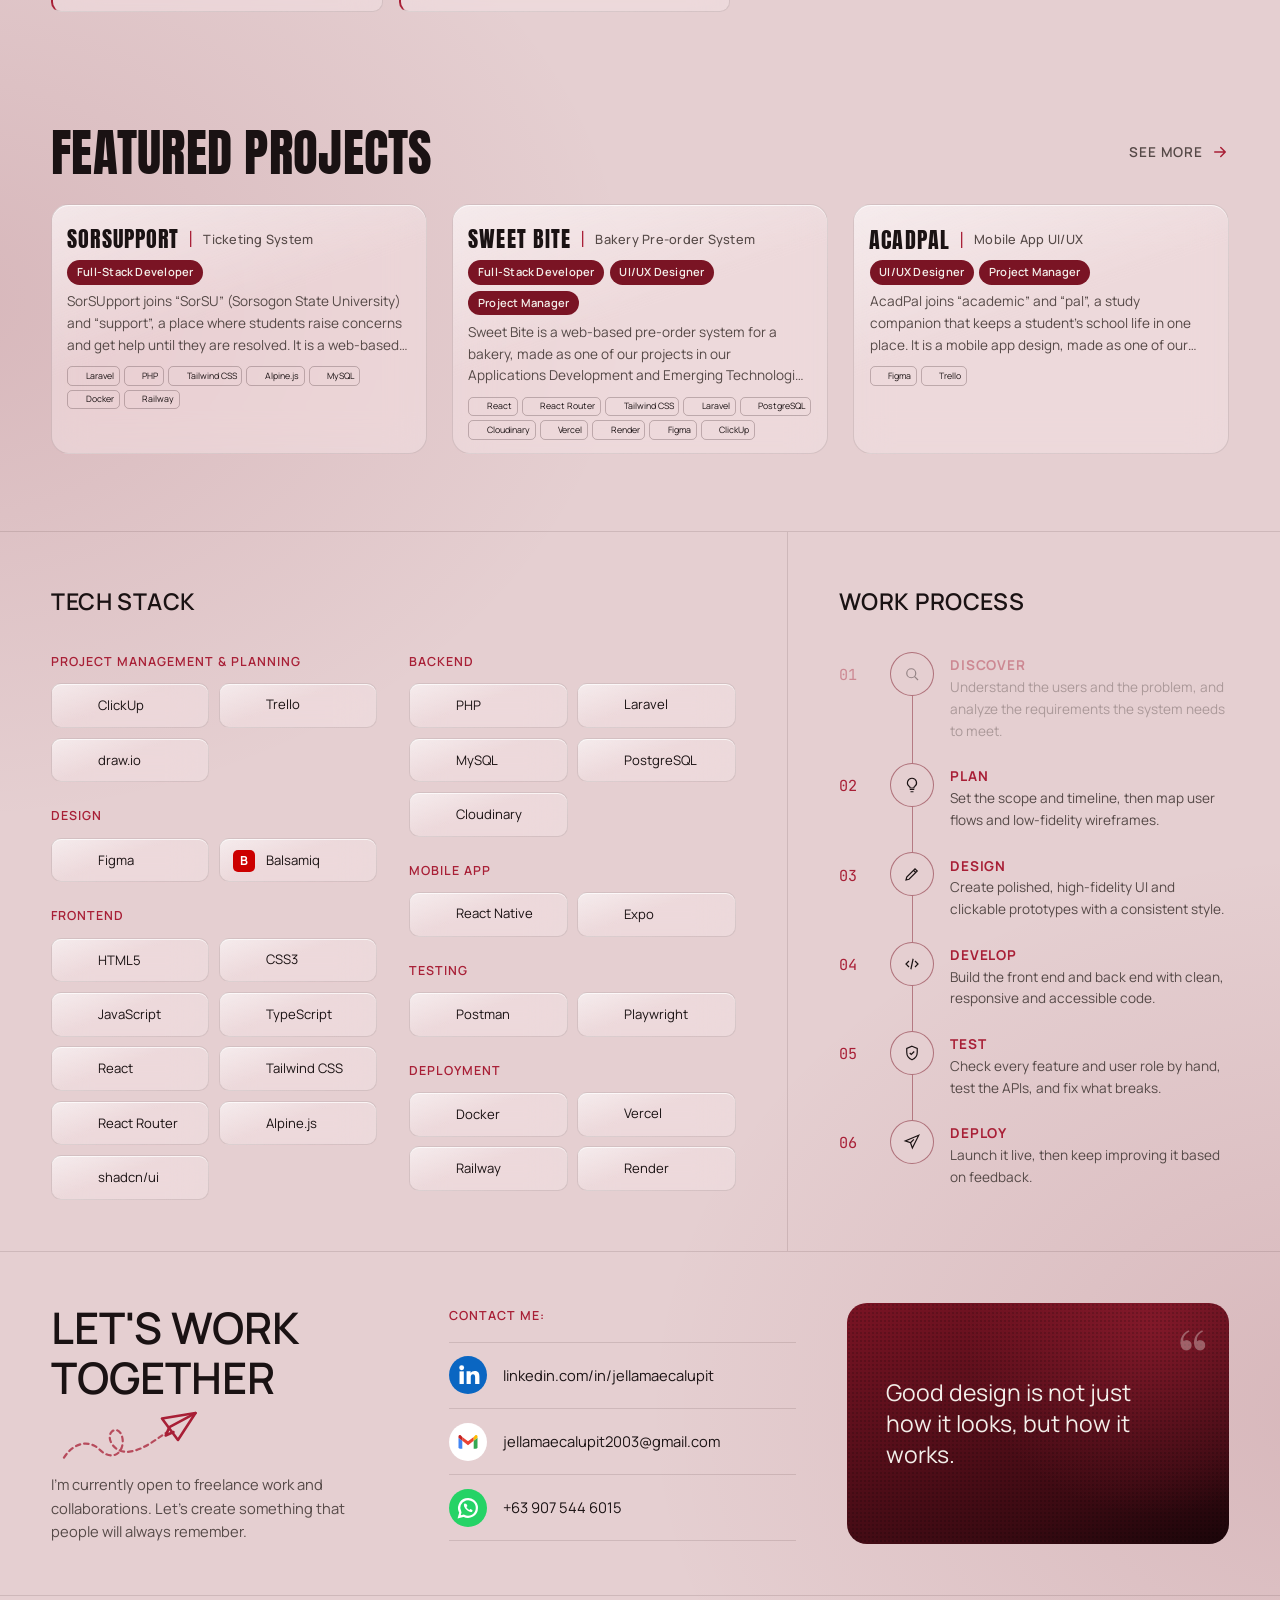
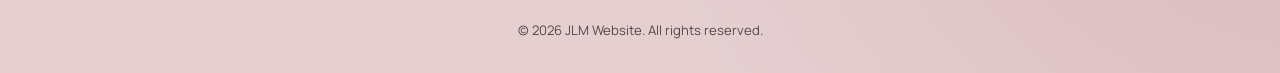
==== commit 3fb423f0: "Update CV link and fix live project URL" ====
--- a/index.html
+++ b/index.html
@@ -85,7 +85,7 @@
         <div class="hero__ctas">
           <a href="#projects" class="btn btn--primary">View projects <span class="btn__arrow">→</span></a>
           <!-- desktop: opens the PDF in a new tab. Phones/tablets: js/main.js switches it to the Google Drive copy (data-drive) so it opens in the Drive app when installed -->
-          <a href="CV_Jella_Mae_Calupit.pdf" class="btn btn--ghost" target="_blank" rel="noopener" id="cvLink" data-drive="https://drive.google.com/file/d/1PitDKGK-Xk9JDCeaLNNPbI9WjYC5dgUF/view?usp=drivesdk">
+          <a href="CV_Jella_Mae_Calupit.pdf" class="btn btn--ghost" target="_blank" rel="noopener" id="cvLink" data-drive="https://drive.google.com/file/d/1nOHD-Vc0UXu7Vadlc2WYc_MwmlyQVygI/view?usp=sharing">
             View CV
             <svg viewBox="0 0 24 24" width="16" height="16" fill="none" stroke="currentColor" stroke-width="1.8" stroke-linecap="round" stroke-linejoin="round"><path d="M2 12s3.6-7 10-7 10 7 10 7-3.6 7-10 7S2 12 2 12Z"/><circle cx="12" cy="12" r="3"/></svg>
           </a>
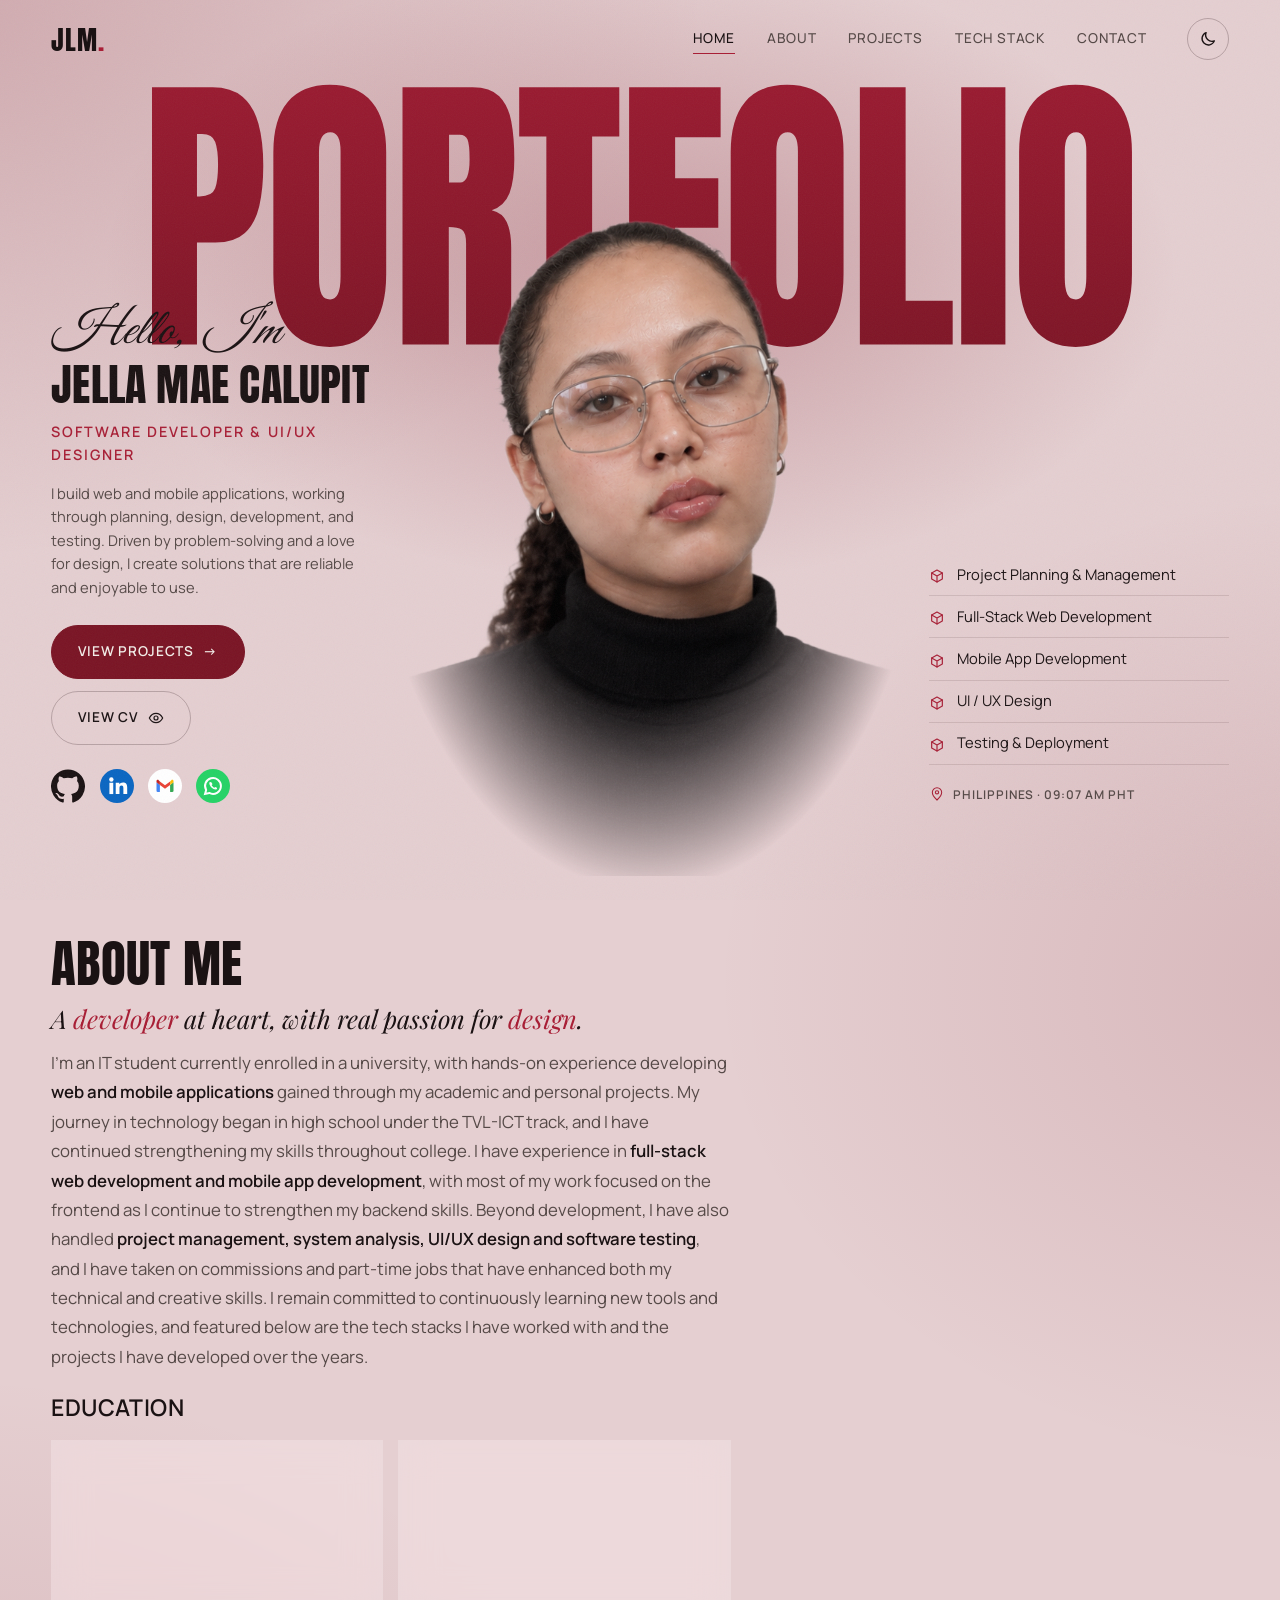
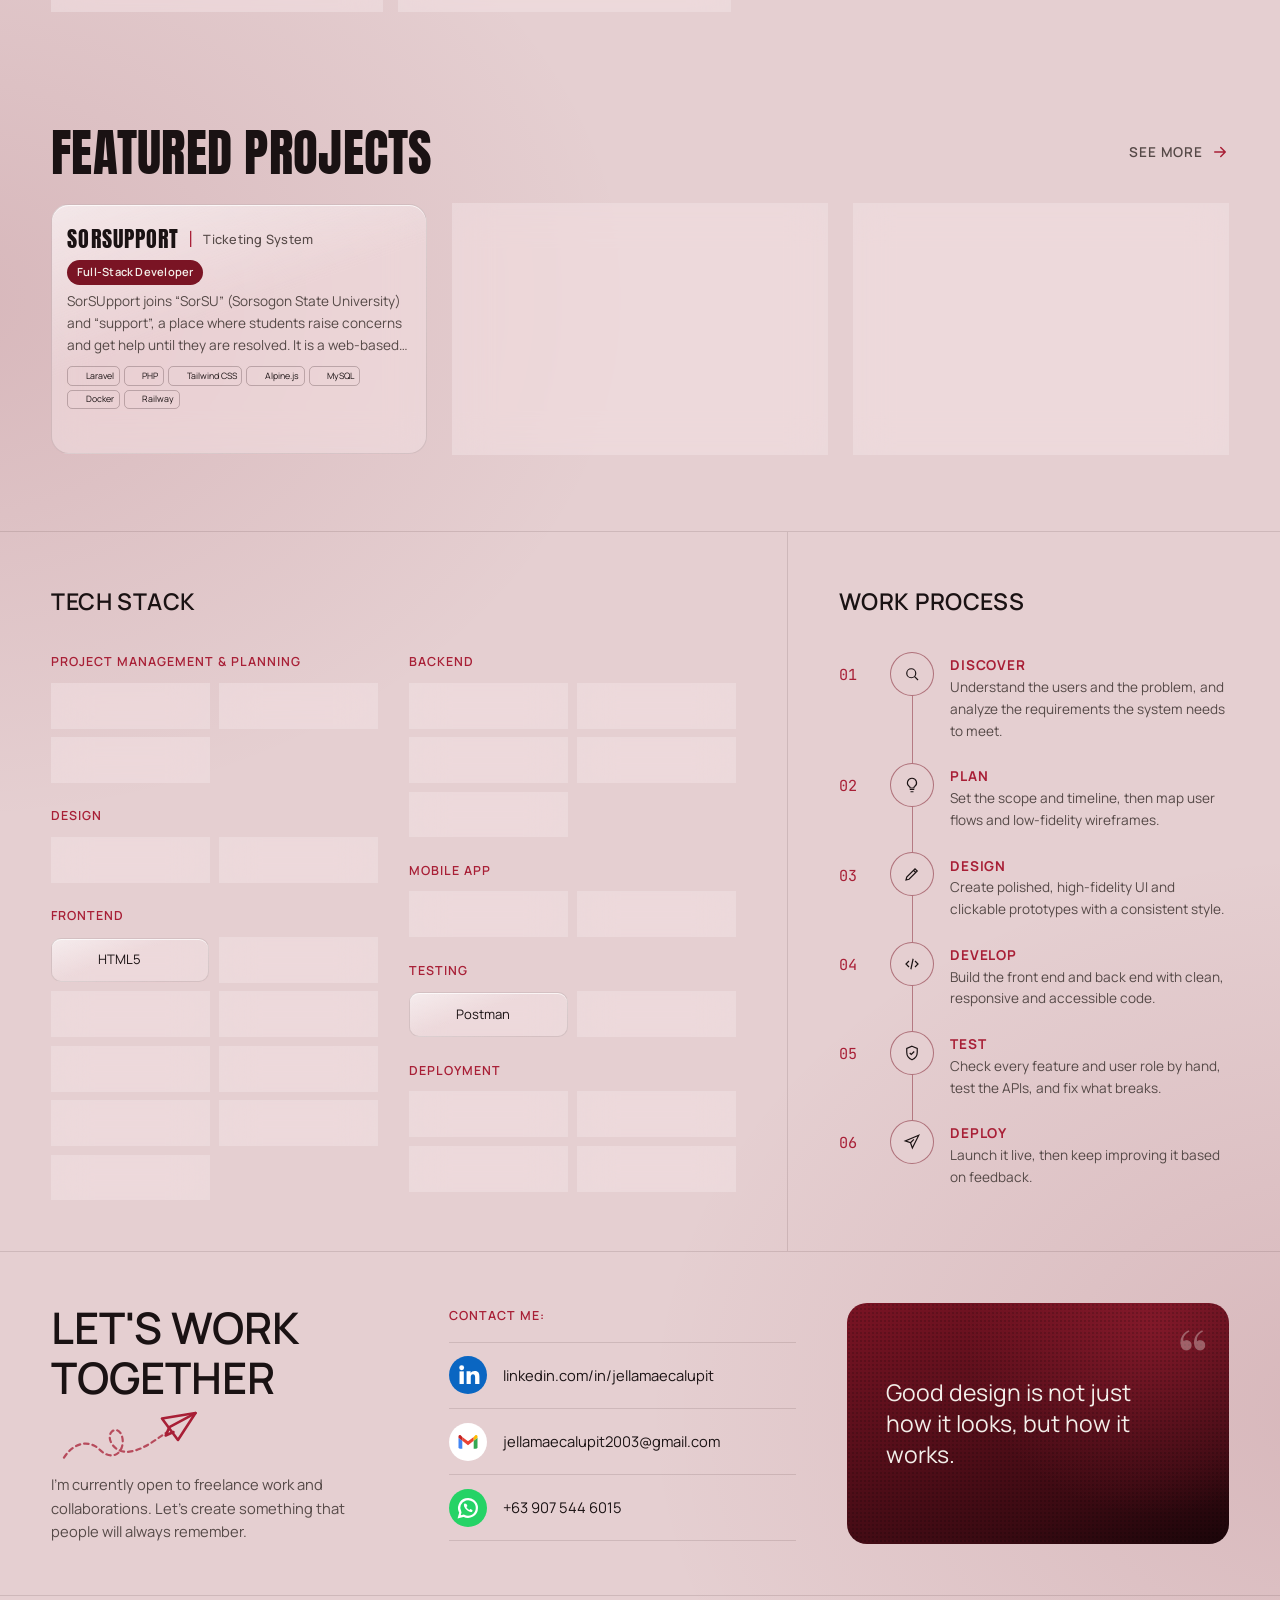
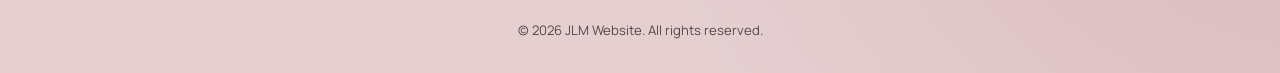
==== commit d7e39e2f: "Update CV link to use the new Google Drive sharing format" ====
--- a/index.html
+++ b/index.html
@@ -85,7 +85,7 @@
         <div class="hero__ctas">
           <a href="#projects" class="btn btn--primary">View projects <span class="btn__arrow">→</span></a>
           <!-- desktop: opens the PDF in a new tab. Phones/tablets: js/main.js switches it to the Google Drive copy (data-drive) so it opens in the Drive app when installed -->
-          <a href="CV_Jella_Mae_Calupit.pdf" class="btn btn--ghost" target="_blank" rel="noopener" id="cvLink" data-drive="https://drive.google.com/file/d/1nOHD-Vc0UXu7Vadlc2WYc_MwmlyQVygI/view?usp=sharing">
+          <a href="CV_Jella_Mae_Calupit.pdf" class="btn btn--ghost" target="_blank" rel="noopener" id="cvLink" data-drive="https://drive.google.com/file/d/1nOHD-Vc0UXu7Vadlc2WYc_MwmlyQVygI/view?usp=drive_link">
             View CV
             <svg viewBox="0 0 24 24" width="16" height="16" fill="none" stroke="currentColor" stroke-width="1.8" stroke-linecap="round" stroke-linejoin="round"><path d="M2 12s3.6-7 10-7 10 7 10 7-3.6 7-10 7S2 12 2 12Z"/><circle cx="12" cy="12" r="3"/></svg>
           </a>
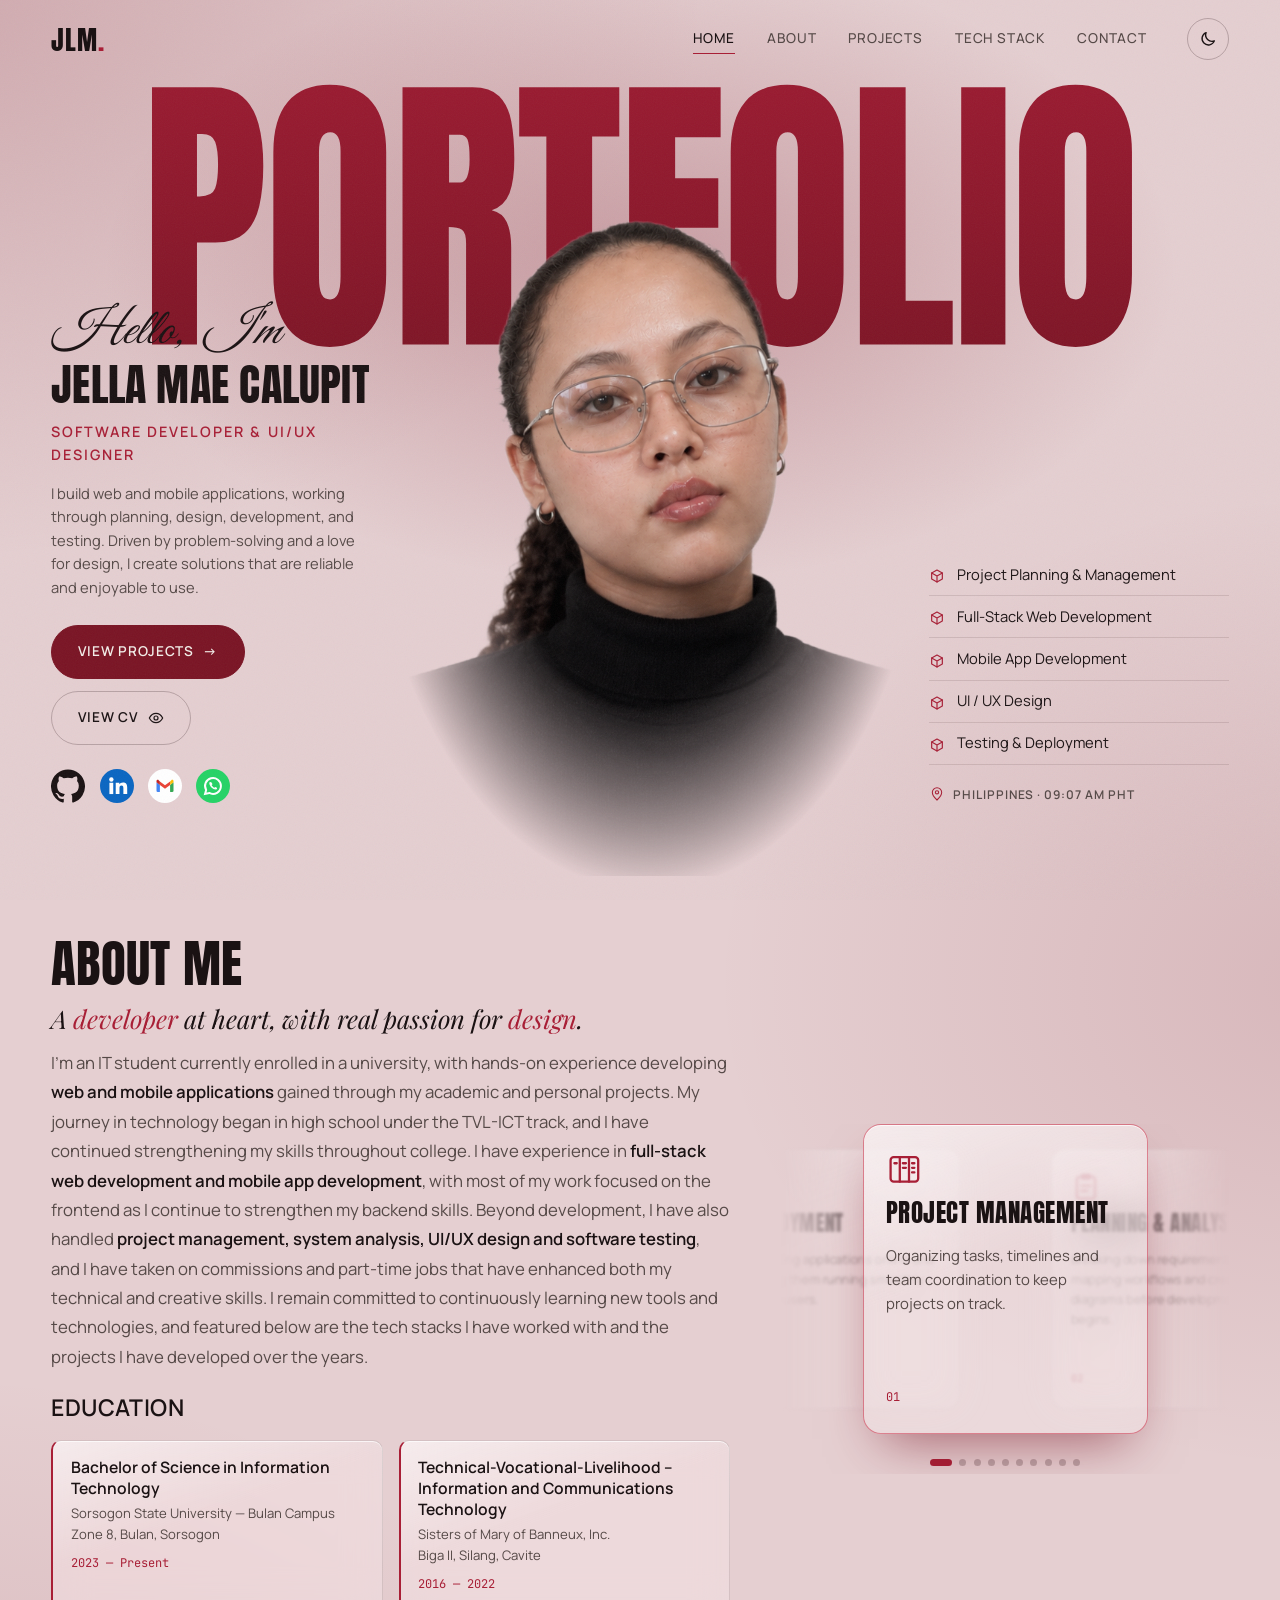
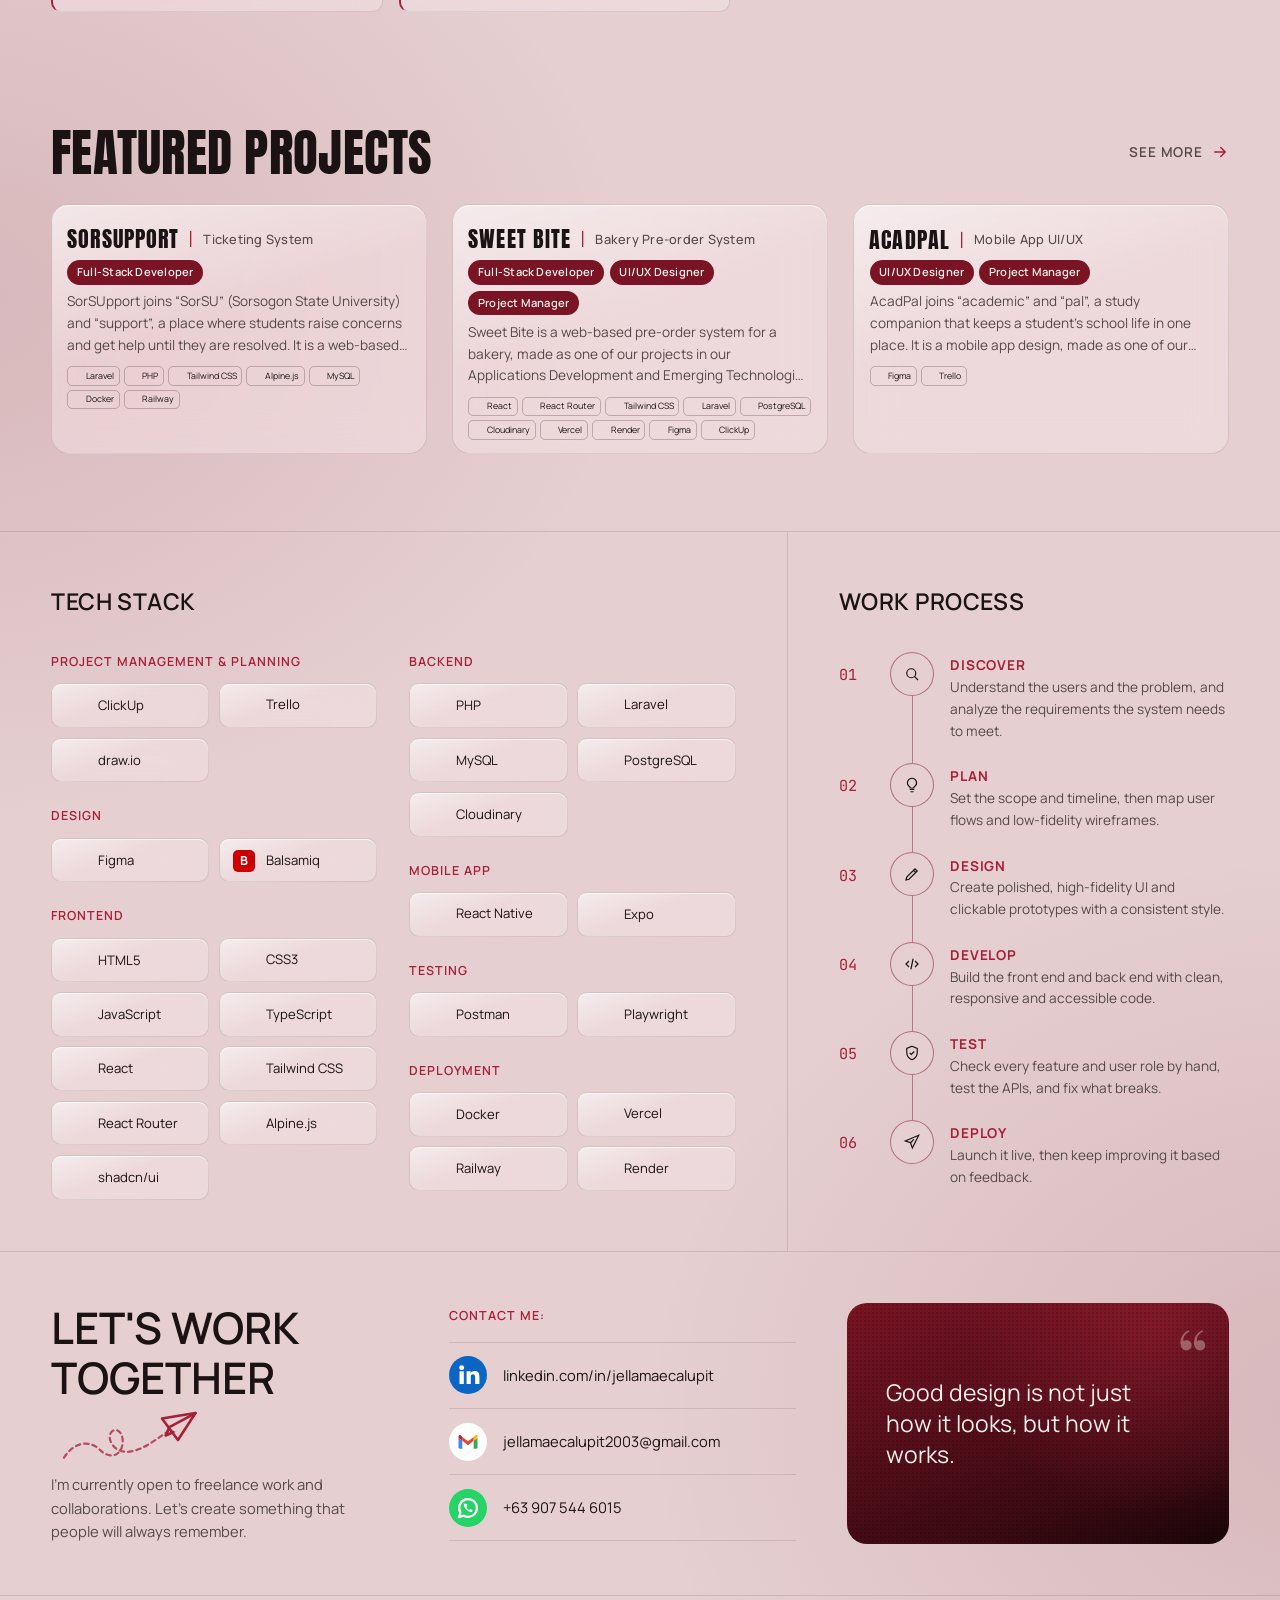
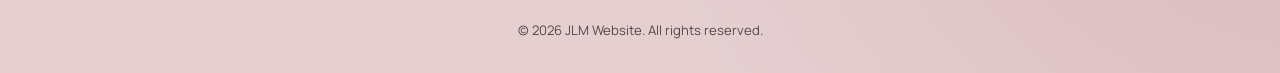
==== commit 7158e83c: "Update CV link to use new Google Drive sharing format and improve comments for clarity" ====
--- a/index.html
+++ b/index.html
@@ -84,8 +84,8 @@
         </p>
         <div class="hero__ctas">
           <a href="#projects" class="btn btn--primary">View projects <span class="btn__arrow">→</span></a>
-          <!-- desktop: opens the PDF in a new tab. Phones/tablets: js/main.js switches it to the Google Drive copy (data-drive) so it opens in the Drive app when installed -->
-          <a href="CV_Jella_Mae_Calupit.pdf" class="btn btn--ghost" target="_blank" rel="noopener" id="cvLink" data-drive="https://drive.google.com/file/d/1nOHD-Vc0UXu7Vadlc2WYc_MwmlyQVygI/view?usp=drive_link">
+          <!-- Opens the Google Drive copy on desktop; phones/tablets may open it in the Drive app. -->
+          <a href="https://drive.google.com/file/d/1nOHD-Vc0UXu7Vadlc2WYc_MwmlyQVygI/view?usp=sharing" class="btn btn--ghost" target="_blank" rel="noopener" id="cvLink" data-drive="https://drive.google.com/file/d/1nOHD-Vc0UXu7Vadlc2WYc_MwmlyQVygI/view?usp=sharing">
             View CV
             <svg viewBox="0 0 24 24" width="16" height="16" fill="none" stroke="currentColor" stroke-width="1.8" stroke-linecap="round" stroke-linejoin="round"><path d="M2 12s3.6-7 10-7 10 7 10 7-3.6 7-10 7S2 12 2 12Z"/><circle cx="12" cy="12" r="3"/></svg>
           </a>
